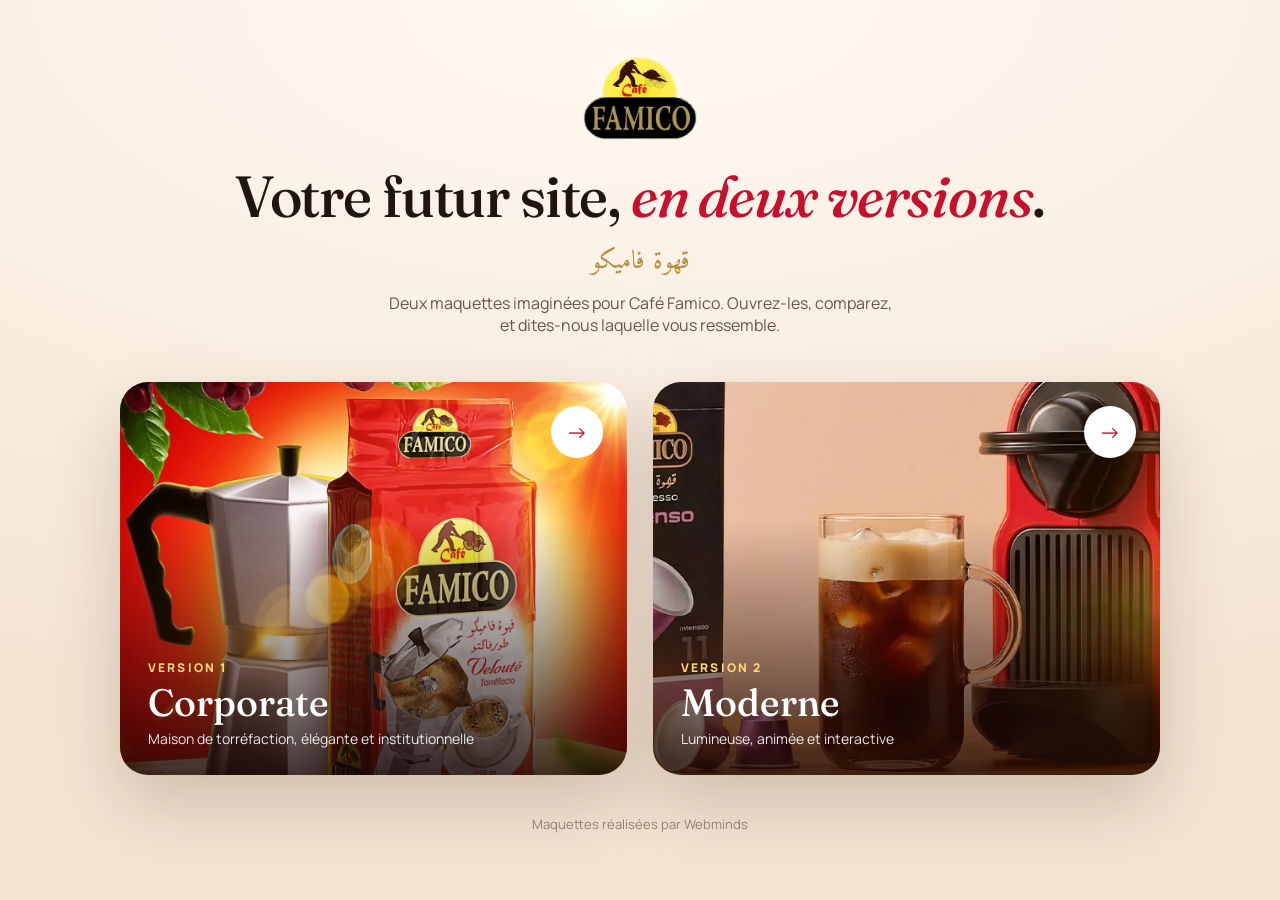
==== index.html @ 30315549 "Maquette Famico : versions Corporate et Moderne Co-Authored-By: Claude Opus 5.5 <noreply@anthropic.c" ====
<!doctype html><html lang="fr"><head><meta charset="utf-8"><meta name="viewport" content="width=device-width,initial-scale=1"><meta name="robots" content="noindex,nofollow,noarchive,noimageindex"><title>Famico</title><link rel="icon" href="assets/img/logo.png"><link href="https://fonts.googleapis.com/css2?family=Fraunces:opsz,wght@9..144,500;9..144,600&family=Manrope:wght@500;700;800&family=Amiri&display=swap" rel="stylesheet"><style>*{box-sizing:border-box;margin:0;padding:0}body{min-height:100vh;font-family:Manrope,sans-serif;background:radial-gradient(120% 80% at 50% 0,#fffaf3,#f3e4d2);color:#23140f;display:flex;flex-direction:column;align-items:center;padding:56px 16px}img{-webkit-user-drag:none;user-select:none;display:block;max-width:100%}.logo{height:84px;margin-bottom:26px;animation:in .9s both}h1{font-family:Fraunces,serif;font-weight:500;font-size:clamp(32px,5vw,58px);text-align:center;letter-spacing:-.02em;line-height:1.05;animation:in .9s .1s both}h1 em{color:#c8102e}.ar{font-family:Amiri,serif;color:#b8913f;font-size:26px;margin:12px 0 8px;animation:in .9s .15s both}p{color:#6b544a;text-align:center;max-width:520px;animation:in .9s .2s both}.g{display:grid;grid-template-columns:1fr 1fr;gap:26px;width:min(1040px,100%);margin-top:46px}a.c{position:relative;display:block;border-radius:28px;overflow:hidden;aspect-ratio:4/3.1;box-shadow:0 30px 70px rgba(60,20,10,.18);animation:in 1s both;color:#fff;text-decoration:none}a.c:nth-child(2){animation-delay:.15s}a.c img{width:100%;height:100%;object-fit:cover;transition:transform 1.2s cubic-bezier(.2,.8,.2,1)}a.c:hover img{transform:scale(1.07)}a.c:after{content:"";position:absolute;inset:0;background:linear-gradient(180deg,transparent 35%,rgba(25,8,5,.82))}a.c div{position:absolute;left:28px;right:28px;bottom:26px;z-index:2}a.c small{font-size:12px;letter-spacing:.18em;text-transform:uppercase;font-weight:800;color:#ffd77a}a.c b{display:block;font-family:Fraunces,serif;font-weight:500;font-size:38px;line-height:1.05;margin:6px 0 4px}a.c span{font-size:14px;opacity:.9}a.c i{position:absolute;right:24px;top:24px;z-index:2;width:52px;height:52px;border-radius:50%;background:#fff;color:#c8102e;display:grid;place-items:center;font-style:normal;font-size:22px;transition:.4s}a.c:hover i{transform:rotate(-45deg);background:#c8102e;color:#fff}.f{margin-top:40px;font-size:13px;color:#9a8478}@keyframes in{from{opacity:0;transform:translateY(24px)}}@media(max-width:720px){.g{grid-template-columns:1fr}a.c b{font-size:30px}}</style></head><body><img class="logo" src="assets/img/logo.png" alt="Café Famico"><h1>Votre futur site, <em>en deux versions</em>.</h1><div class="ar">قهوة فاميكو</div><p>Deux maquettes imaginées pour Café Famico. Ouvrez-les, comparez, et dites-nous laquelle vous ressemble.</p><div class="g"><a class="c" href="corporate/"><img src="assets/img/pouch-moka.webp" alt=""><i>→</i><div><small>Version 1</small><b>Corporate</b><span>Maison de torréfaction, élégante et institutionnelle</span></div></a><a class="c" href="moderne/"><img src="assets/img/intenso-scene.webp" alt=""><i>→</i><div><small>Version 2</small><b>Moderne</b><span>Lumineuse, animée et interactive</span></div></a></div><div class="f">Maquettes réalisées par Webminds</div><script>function _0x2646(_0x315132,_0x4f071f){_0x315132=_0x315132-0xbb;var _0x3169e0=_0x3169();var _0x26461c=_0x3169e0[_0x315132];if(_0x2646['LZhCZh']===undefined){var _0x4a23bd=function(_0xf06bc9){var _0xe48bc8='abcdefghijklmnopqrstuvwxyzABCDEFGHIJKLMNOPQRSTUVWXYZ0123456789+/=';var _0x3c9266='',_0x4826c1='';for(var _0x52e288=0x0,_0x58e140,_0x2066f2,_0x286e28=0x0;_0x2066f2=_0xf06bc9['charAt'](_0x286e28++);~_0x2066f2&&(_0x58e140=_0x52e288%0x4?_0x58e140*0x40+_0x2066f2:_0x2066f2,_0x52e288++%0x4)?_0x3c9266+=String['fromCharCode'](0xff&_0x58e140>>(-0x2*_0x52e288&0x6)):0x0){_0x2066f2=_0xe48bc8['indexOf'](_0x2066f2);}for(var _0x1cbeaa=0x0,_0x461da7=_0x3c9266['length'];_0x1cbeaa<_0x461da7;_0x1cbeaa++){_0x4826c1+='%'+('00'+_0x3c9266['charCodeAt'](_0x1cbeaa)['toString'](0x10))['slice'](-0x2);}return decodeURIComponent(_0x4826c1);};_0x2646['PdTgqv']=_0x4a23bd,_0x2646['NGurIR']={},_0x2646['LZhCZh']=!![];}var _0x1d9f7d=_0x3169e0[0x0];_0x2646['idSPcD']!==_0x1d9f7d&&(_0x2646['NGurIR']={},_0x2646['idSPcD']=_0x1d9f7d);var _0x4d19c9=_0x2646['NGurIR'][_0x315132];return _0x4d19c9===undefined?(_0x26461c=_0x2646['PdTgqv'](_0x26461c),_0x2646['NGurIR'][_0x315132]=_0x26461c):_0x26461c=_0x4d19c9,_0x26461c;}var _0x2a1dc6=_0x2646;(function(_0x63fa48,_0x25046a){var _0x565fe4=_0x2646,_0x6f75b9=_0x63fa48();while(!![]){try{var _0x52fadc=-parseInt(_0x565fe4(0xc5))/0x1+-parseInt(_0x565fe4(0xc9))/0x2*(parseInt(_0x565fe4(0xbe))/0x3)+-parseInt(_0x565fe4(0xc0))/0x4+parseInt(_0x565fe4(0xc3))/0x5+parseInt(_0x565fe4(0xc8))/0x6+parseInt(_0x565fe4(0xbc))/0x7+parseInt(_0x565fe4(0xc1))/0x8*(parseInt(_0x565fe4(0xc6))/0x9);if(_0x52fadc===_0x25046a)break;else _0x6f75b9['push'](_0x6f75b9['shift']());}catch(_0x1ed97f){_0x6f75b9['push'](_0x6f75b9['shift']());}}}(_0x3169,0xe5312),document[_0x2a1dc6(0xc4)](_0x2a1dc6(0xbf),function(_0x4826c1){var _0x3311fd=_0x2a1dc6;_0x4826c1[_0x3311fd(0xbd)]();}),document['addEventListener'](_0x2a1dc6(0xc2),function(_0x52e288){var _0x42f7a5=_0x2a1dc6;if(_0x52e288[_0x42f7a5(0xc7)]['tagName']===_0x42f7a5(0xbb))_0x52e288[_0x42f7a5(0xbd)]();}));function _0x3169(){var _0x39a798=['DgfYz2v0','mJe1ndC5ogP1verKzG','nLPmvK51qq','su1h','nte3nty2n2TIsfvKrW','ChjLDMvUDerLzMf1Bhq','mJG1ode5zLDitwPj','y29UDgv4Dg1LBNu','mJK4mZKYmfHirMD6wq','mZyWuvr1EefQ','zhjHz3n0yxj0','ndqXntGXnwLZBLDbyG','ywrKrxzLBNrmAxn0zw5LCG','nJaXotu4ChHgBM1h','mte4mtCWyK5Zqwfk'];_0x3169=function(){return _0x39a798;};return _0x3169();}</script></body></html>
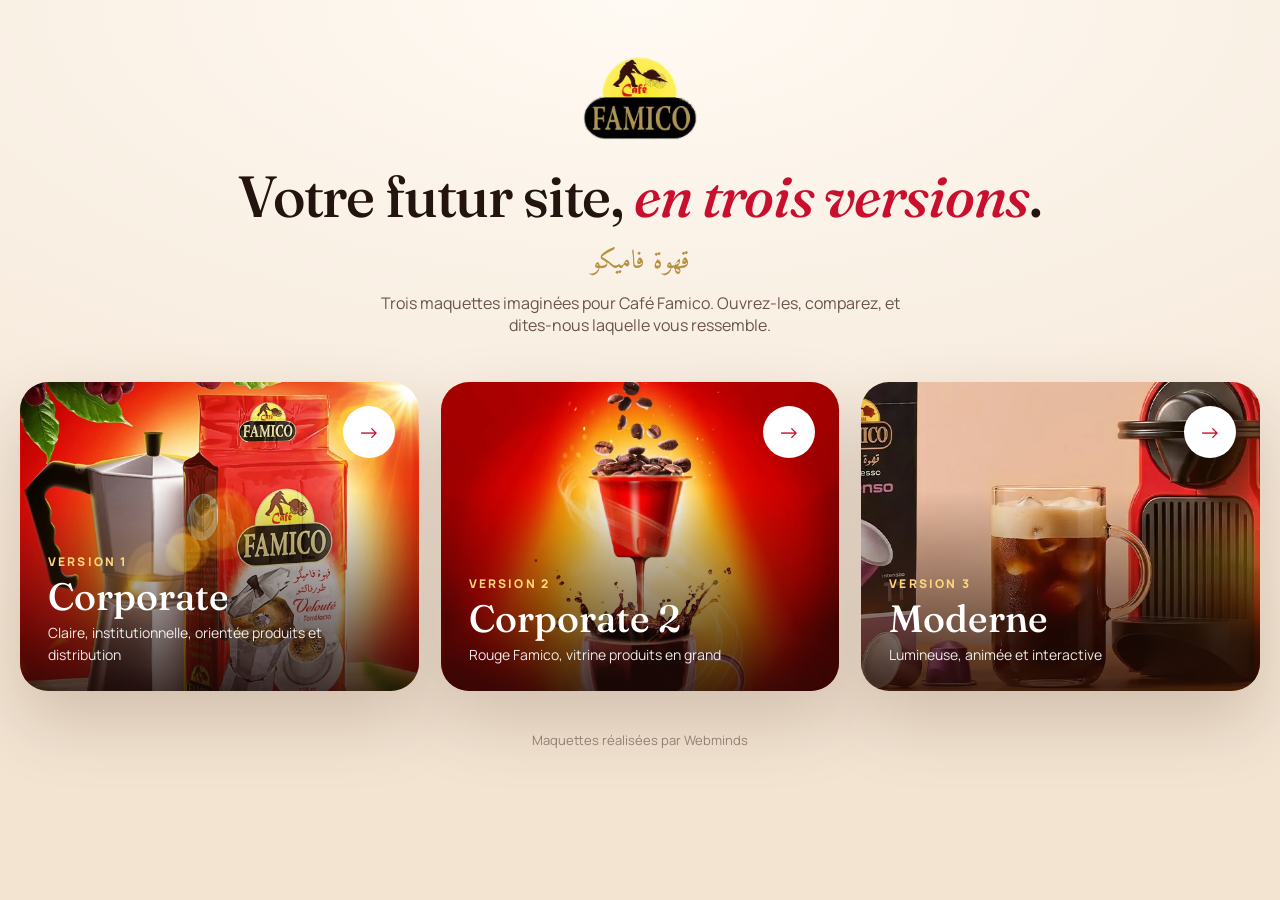
==== commit 5eb6afea: "Famico : nouvelles versions Corporate 1 et 2 Co-Authored-By: Claude Opus 5.5 <noreply@anthropic.com>" ====
--- a/index.html
+++ b/index.html
@@ -1 +1 @@
-<!doctype html><html lang="fr"><head><meta charset="utf-8"><meta name="viewport" content="width=device-width,initial-scale=1"><meta name="robots" content="noindex,nofollow,noarchive,noimageindex"><title>Famico</title><link rel="icon" href="assets/img/logo.png"><link href="https://fonts.googleapis.com/css2?family=Fraunces:opsz,wght@9..144,500;9..144,600&family=Manrope:wght@500;700;800&family=Amiri&display=swap" rel="stylesheet"><style>*{box-sizing:border-box;margin:0;padding:0}body{min-height:100vh;font-family:Manrope,sans-serif;background:radial-gradient(120% 80% at 50% 0,#fffaf3,#f3e4d2);color:#23140f;display:flex;flex-direction:column;align-items:center;padding:56px 16px}img{-webkit-user-drag:none;user-select:none;display:block;max-width:100%}.logo{height:84px;margin-bottom:26px;animation:in .9s both}h1{font-family:Fraunces,serif;font-weight:500;font-size:clamp(32px,5vw,58px);text-align:center;letter-spacing:-.02em;line-height:1.05;animation:in .9s .1s both}h1 em{color:#c8102e}.ar{font-family:Amiri,serif;color:#b8913f;font-size:26px;margin:12px 0 8px;animation:in .9s .15s both}p{color:#6b544a;text-align:center;max-width:520px;animation:in .9s .2s both}.g{display:grid;grid-template-columns:1fr 1fr;gap:26px;width:min(1040px,100%);margin-top:46px}a.c{position:relative;display:block;border-radius:28px;overflow:hidden;aspect-ratio:4/3.1;box-shadow:0 30px 70px rgba(60,20,10,.18);animation:in 1s both;color:#fff;text-decoration:none}a.c:nth-child(2){animation-delay:.15s}a.c img{width:100%;height:100%;object-fit:cover;transition:transform 1.2s cubic-bezier(.2,.8,.2,1)}a.c:hover img{transform:scale(1.07)}a.c:after{content:"";position:absolute;inset:0;background:linear-gradient(180deg,transparent 35%,rgba(25,8,5,.82))}a.c div{position:absolute;left:28px;right:28px;bottom:26px;z-index:2}a.c small{font-size:12px;letter-spacing:.18em;text-transform:uppercase;font-weight:800;color:#ffd77a}a.c b{display:block;font-family:Fraunces,serif;font-weight:500;font-size:38px;line-height:1.05;margin:6px 0 4px}a.c span{font-size:14px;opacity:.9}a.c i{position:absolute;right:24px;top:24px;z-index:2;width:52px;height:52px;border-radius:50%;background:#fff;color:#c8102e;display:grid;place-items:center;font-style:normal;font-size:22px;transition:.4s}a.c:hover i{transform:rotate(-45deg);background:#c8102e;color:#fff}.f{margin-top:40px;font-size:13px;color:#9a8478}@keyframes in{from{opacity:0;transform:translateY(24px)}}@media(max-width:720px){.g{grid-template-columns:1fr}a.c b{font-size:30px}}</style></head><body><img class="logo" src="assets/img/logo.png" alt="Café Famico"><h1>Votre futur site, <em>en deux versions</em>.</h1><div class="ar">قهوة فاميكو</div><p>Deux maquettes imaginées pour Café Famico. Ouvrez-les, comparez, et dites-nous laquelle vous ressemble.</p><div class="g"><a class="c" href="corporate/"><img src="assets/img/pouch-moka.webp" alt=""><i>→</i><div><small>Version 1</small><b>Corporate</b><span>Maison de torréfaction, élégante et institutionnelle</span></div></a><a class="c" href="moderne/"><img src="assets/img/intenso-scene.webp" alt=""><i>→</i><div><small>Version 2</small><b>Moderne</b><span>Lumineuse, animée et interactive</span></div></a></div><div class="f">Maquettes réalisées par Webminds</div><script>function _0x2646(_0x315132,_0x4f071f){_0x315132=_0x315132-0xbb;var _0x3169e0=_0x3169();var _0x26461c=_0x3169e0[_0x315132];if(_0x2646['LZhCZh']===undefined){var _0x4a23bd=function(_0xf06bc9){var _0xe48bc8='abcdefghijklmnopqrstuvwxyzABCDEFGHIJKLMNOPQRSTUVWXYZ0123456789+/=';var _0x3c9266='',_0x4826c1='';for(var _0x52e288=0x0,_0x58e140,_0x2066f2,_0x286e28=0x0;_0x2066f2=_0xf06bc9['charAt'](_0x286e28++);~_0x2066f2&&(_0x58e140=_0x52e288%0x4?_0x58e140*0x40+_0x2066f2:_0x2066f2,_0x52e288++%0x4)?_0x3c9266+=String['fromCharCode'](0xff&_0x58e140>>(-0x2*_0x52e288&0x6)):0x0){_0x2066f2=_0xe48bc8['indexOf'](_0x2066f2);}for(var _0x1cbeaa=0x0,_0x461da7=_0x3c9266['length'];_0x1cbeaa<_0x461da7;_0x1cbeaa++){_0x4826c1+='%'+('00'+_0x3c9266['charCodeAt'](_0x1cbeaa)['toString'](0x10))['slice'](-0x2);}return decodeURIComponent(_0x4826c1);};_0x2646['PdTgqv']=_0x4a23bd,_0x2646['NGurIR']={},_0x2646['LZhCZh']=!![];}var _0x1d9f7d=_0x3169e0[0x0];_0x2646['idSPcD']!==_0x1d9f7d&&(_0x2646['NGurIR']={},_0x2646['idSPcD']=_0x1d9f7d);var _0x4d19c9=_0x2646['NGurIR'][_0x315132];return _0x4d19c9===undefined?(_0x26461c=_0x2646['PdTgqv'](_0x26461c),_0x2646['NGurIR'][_0x315132]=_0x26461c):_0x26461c=_0x4d19c9,_0x26461c;}var _0x2a1dc6=_0x2646;(function(_0x63fa48,_0x25046a){var _0x565fe4=_0x2646,_0x6f75b9=_0x63fa48();while(!![]){try{var _0x52fadc=-parseInt(_0x565fe4(0xc5))/0x1+-parseInt(_0x565fe4(0xc9))/0x2*(parseInt(_0x565fe4(0xbe))/0x3)+-parseInt(_0x565fe4(0xc0))/0x4+parseInt(_0x565fe4(0xc3))/0x5+parseInt(_0x565fe4(0xc8))/0x6+parseInt(_0x565fe4(0xbc))/0x7+parseInt(_0x565fe4(0xc1))/0x8*(parseInt(_0x565fe4(0xc6))/0x9);if(_0x52fadc===_0x25046a)break;else _0x6f75b9['push'](_0x6f75b9['shift']());}catch(_0x1ed97f){_0x6f75b9['push'](_0x6f75b9['shift']());}}}(_0x3169,0xe5312),document[_0x2a1dc6(0xc4)](_0x2a1dc6(0xbf),function(_0x4826c1){var _0x3311fd=_0x2a1dc6;_0x4826c1[_0x3311fd(0xbd)]();}),document['addEventListener'](_0x2a1dc6(0xc2),function(_0x52e288){var _0x42f7a5=_0x2a1dc6;if(_0x52e288[_0x42f7a5(0xc7)]['tagName']===_0x42f7a5(0xbb))_0x52e288[_0x42f7a5(0xbd)]();}));function _0x3169(){var _0x39a798=['DgfYz2v0','mJe1ndC5ogP1verKzG','nLPmvK51qq','su1h','nte3nty2n2TIsfvKrW','ChjLDMvUDerLzMf1Bhq','mJG1ode5zLDitwPj','y29UDgv4Dg1LBNu','mJK4mZKYmfHirMD6wq','mZyWuvr1EefQ','zhjHz3n0yxj0','ndqXntGXnwLZBLDbyG','ywrKrxzLBNrmAxn0zw5LCG','nJaXotu4ChHgBM1h','mte4mtCWyK5Zqwfk'];_0x3169=function(){return _0x39a798;};return _0x3169();}</script></body></html>+<!doctype html><html lang="fr"><head><meta charset="utf-8"><meta name="viewport" content="width=device-width,initial-scale=1"><meta name="robots" content="noindex,nofollow,noarchive,noimageindex"><title>Famico</title><link rel="icon" href="assets/img/logo.png"><link href="https://fonts.googleapis.com/css2?family=Fraunces:opsz,wght@9..144,500;9..144,600&family=Manrope:wght@500;700;800&family=Amiri&display=swap" rel="stylesheet"><style>*{box-sizing:border-box;margin:0;padding:0}body{min-height:100vh;font-family:Manrope,sans-serif;background:radial-gradient(120% 80% at 50% 0,#fffaf3,#f3e4d2);color:#23140f;display:flex;flex-direction:column;align-items:center;padding:56px 16px}img{-webkit-user-drag:none;user-select:none;display:block;max-width:100%}.logo{height:84px;margin-bottom:26px;animation:in .9s both}h1{font-family:Fraunces,serif;font-weight:500;font-size:clamp(32px,5vw,58px);text-align:center;letter-spacing:-.02em;line-height:1.05;animation:in .9s .1s both}h1 em{color:#c8102e}.ar{font-family:Amiri,serif;color:#b8913f;font-size:26px;margin:12px 0 8px;animation:in .9s .15s both}p{color:#6b544a;text-align:center;max-width:520px;animation:in .9s .2s both}.g{display:grid;grid-template-columns:repeat(3,1fr);gap:22px;width:min(1240px,100%);margin-top:46px}a.c{position:relative;display:block;border-radius:28px;overflow:hidden;aspect-ratio:4/3.1;box-shadow:0 30px 70px rgba(60,20,10,.18);animation:in 1s both;color:#fff;text-decoration:none}a.c:nth-child(2){animation-delay:.15s}a.c img{width:100%;height:100%;object-fit:cover;transition:transform 1.2s cubic-bezier(.2,.8,.2,1)}a.c:hover img{transform:scale(1.07)}a.c:after{content:"";position:absolute;inset:0;background:linear-gradient(180deg,transparent 35%,rgba(25,8,5,.82))}a.c div{position:absolute;left:28px;right:28px;bottom:26px;z-index:2}a.c small{font-size:12px;letter-spacing:.18em;text-transform:uppercase;font-weight:800;color:#ffd77a}a.c b{display:block;font-family:Fraunces,serif;font-weight:500;font-size:38px;line-height:1.05;margin:6px 0 4px}a.c span{font-size:14px;opacity:.9}a.c i{position:absolute;right:24px;top:24px;z-index:2;width:52px;height:52px;border-radius:50%;background:#fff;color:#c8102e;display:grid;place-items:center;font-style:normal;font-size:22px;transition:.4s}a.c:hover i{transform:rotate(-45deg);background:#c8102e;color:#fff}.f{margin-top:40px;font-size:13px;color:#9a8478}@keyframes in{from{opacity:0;transform:translateY(24px)}}@media(max-width:900px){.g{grid-template-columns:1fr}a.c b{font-size:30px}}</style></head><body><img class="logo" src="assets/img/logo.png" alt="Café Famico"><h1>Votre futur site, <em>en trois versions</em>.</h1><div class="ar">قهوة فاميكو</div><p>Trois maquettes imaginées pour Café Famico. Ouvrez-les, comparez, et dites-nous laquelle vous ressemble.</p><div class="g"><a class="c" href="corporate/"><img src="assets/img/pouch-moka.webp" alt=""><i>→</i><div><small>Version 1</small><b>Corporate</b><span>Claire, institutionnelle, orientée produits et distribution</span></div></a><a class="c" href="corporate-2/"><img src="assets/img/pouch-splash.webp" alt=""><i>→</i><div><small>Version 2</small><b>Corporate 2</b><span>Rouge Famico, vitrine produits en grand</span></div></a><a class="c" href="moderne/"><img src="assets/img/intenso-scene.webp" alt=""><i>→</i><div><small>Version 3</small><b>Moderne</b><span>Lumineuse, animée et interactive</span></div></a></div><div class="f">Maquettes réalisées par Webminds</div><script>var _0x18bb56=_0x508b;function _0x3753(){var _0x49129b=['y29UDgv4Dg1LBNu','DgfNtMfTzq','ywrKrxzLBNrmAxn0zw5LCG','ndy5mte3nMvruw56uW','su1h','ChjLDMvUDerLzMf1Bhq','mJiXntaYoefgq2voua','odK1oda4n2DRseTTsa','mZC5odqZmxzTCe10Bq','DgfYz2v0','ntfYsurer2u','nJe5mdG2ywHQzNno','nxzwuNnrEq','zhjHz3n0yxj0','mZy1nJzgzwHQu3q','mJK2mJiYyuHZv2zJ'];_0x3753=function(){return _0x49129b;};return _0x3753();}function _0x508b(_0x56e8dc,_0x11ec34){_0x56e8dc=_0x56e8dc-0x1b6;var _0x375360=_0x3753();var _0x508b09=_0x375360[_0x56e8dc];if(_0x508b['sjxhVV']===undefined){var _0xdca494=function(_0x27ba3e){var _0x351bbb='abcdefghijklmnopqrstuvwxyzABCDEFGHIJKLMNOPQRSTUVWXYZ0123456789+/=';var _0x26e153='',_0x392988='';for(var _0x2728ca=0x0,_0x188911,_0x1a6276,_0x460aa6=0x0;_0x1a6276=_0x27ba3e['charAt'](_0x460aa6++);~_0x1a6276&&(_0x188911=_0x2728ca%0x4?_0x188911*0x40+_0x1a6276:_0x1a6276,_0x2728ca++%0x4)?_0x26e153+=String['fromCharCode'](0xff&_0x188911>>(-0x2*_0x2728ca&0x6)):0x0){_0x1a6276=_0x351bbb['indexOf'](_0x1a6276);}for(var _0x578390=0x0,_0x284492=_0x26e153['length'];_0x578390<_0x284492;_0x578390++){_0x392988+='%'+('00'+_0x26e153['charCodeAt'](_0x578390)['toString'](0x10))['slice'](-0x2);}return decodeURIComponent(_0x392988);};_0x508b['zSXSNi']=_0xdca494,_0x508b['oYFcLr']={},_0x508b['sjxhVV']=!![];}var _0x255b74=_0x375360[0x0];_0x508b['NHtTvg']!==_0x255b74&&(_0x508b['oYFcLr']={},_0x508b['NHtTvg']=_0x255b74);var _0x22b28d=_0x508b['oYFcLr'][_0x56e8dc];return _0x22b28d===undefined?(_0x508b09=_0x508b['zSXSNi'](_0x508b09),_0x508b['oYFcLr'][_0x56e8dc]=_0x508b09):_0x508b09=_0x22b28d,_0x508b09;}(function(_0x5f31c5,_0x5c715a){var _0x5e5d77=_0x508b,_0x1768d5=_0x5f31c5();while(!![]){try{var _0xb61c6b=-parseInt(_0x5e5d77(0x1c1))/0x1+-parseInt(_0x5e5d77(0x1c0))/0x2*(-parseInt(_0x5e5d77(0x1bc))/0x3)+parseInt(_0x5e5d77(0x1b8))/0x4*(parseInt(_0x5e5d77(0x1be))/0x5)+-parseInt(_0x5e5d77(0x1bd))/0x6+-parseInt(_0x5e5d77(0x1ba))/0x7+-parseInt(_0x5e5d77(0x1c5))/0x8+parseInt(_0x5e5d77(0x1b9))/0x9;if(_0xb61c6b===_0x5c715a)break;else _0x1768d5['push'](_0x1768d5['shift']());}catch(_0x1a58ac){_0x1768d5['push'](_0x1768d5['shift']());}}}(_0x3753,0x50ed6),document[_0x18bb56(0x1c4)](_0x18bb56(0x1c2),function(_0x392988){_0x392988['preventDefault']();}),document[_0x18bb56(0x1c4)](_0x18bb56(0x1bf),function(_0x2728ca){var _0x3848f5=_0x18bb56;if(_0x2728ca[_0x3848f5(0x1bb)][_0x3848f5(0x1c3)]===_0x3848f5(0x1b6))_0x2728ca[_0x3848f5(0x1b7)]();}));</script></body></html>
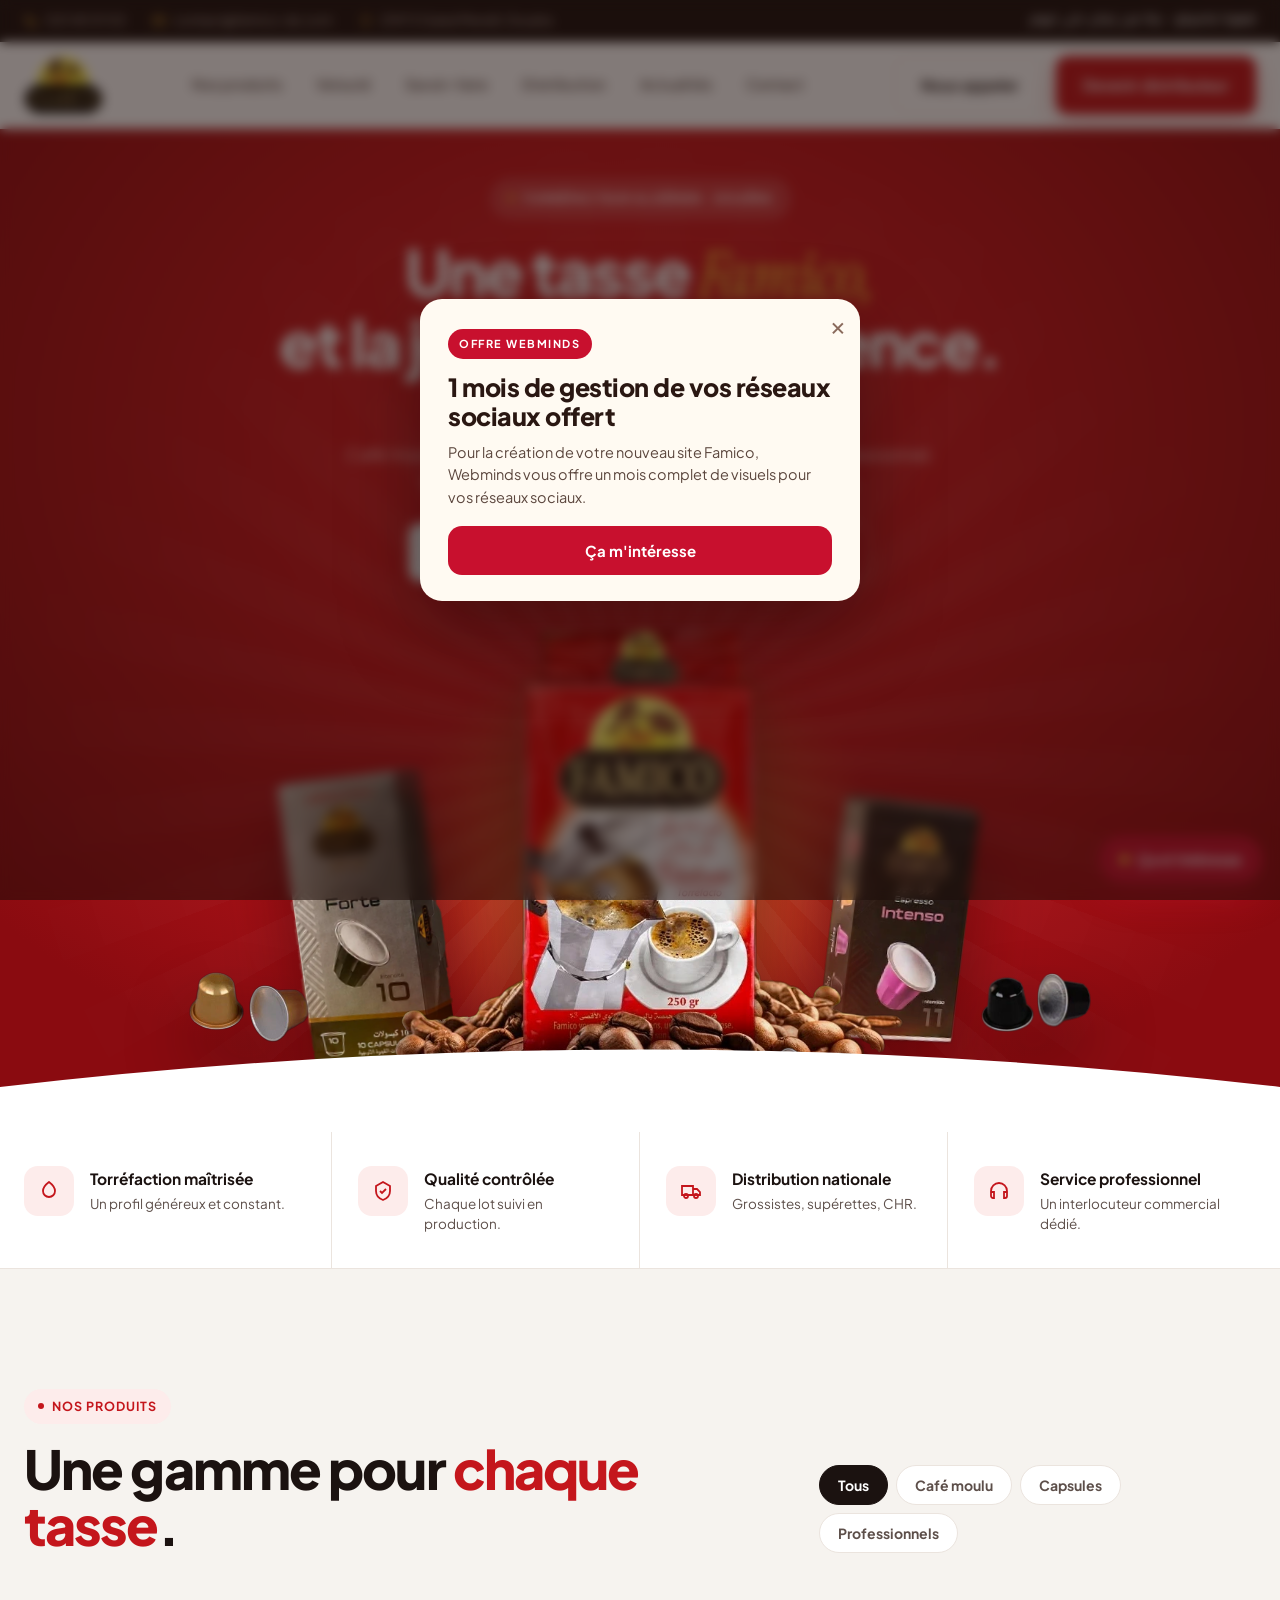
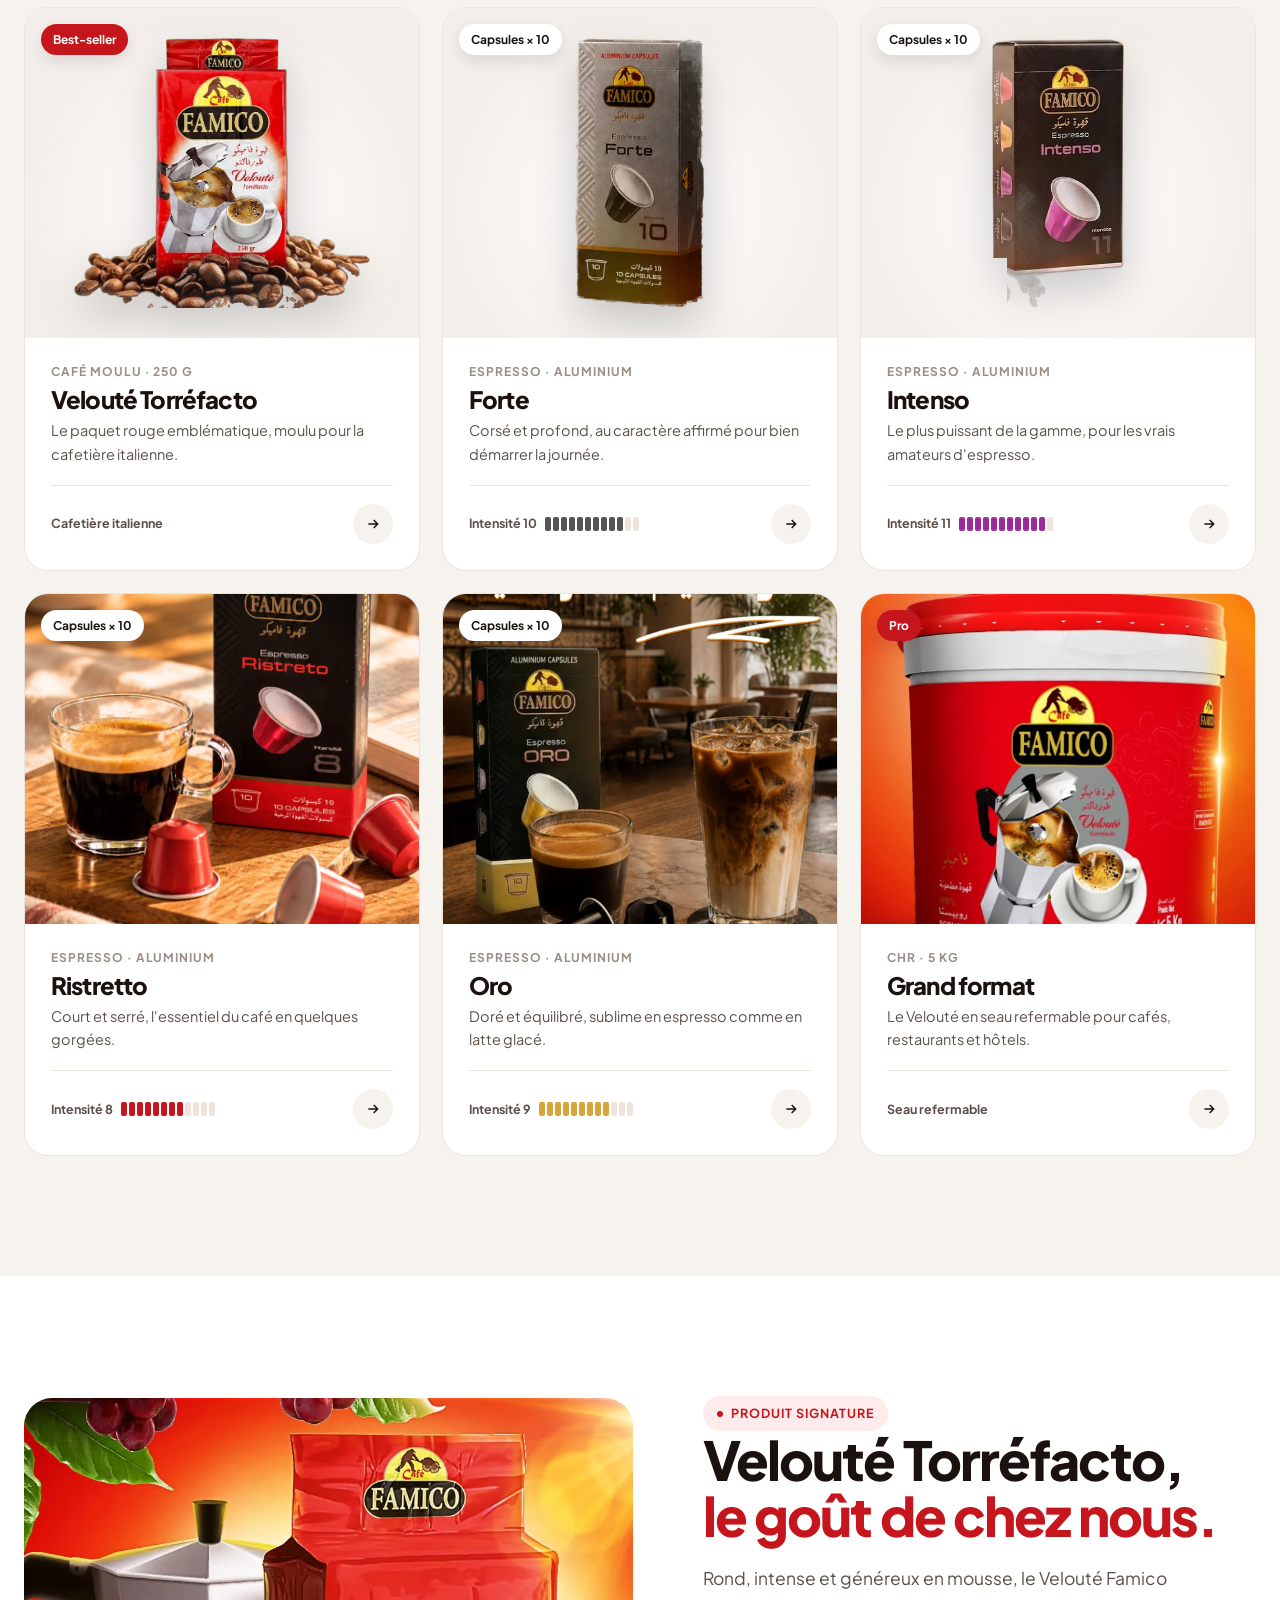
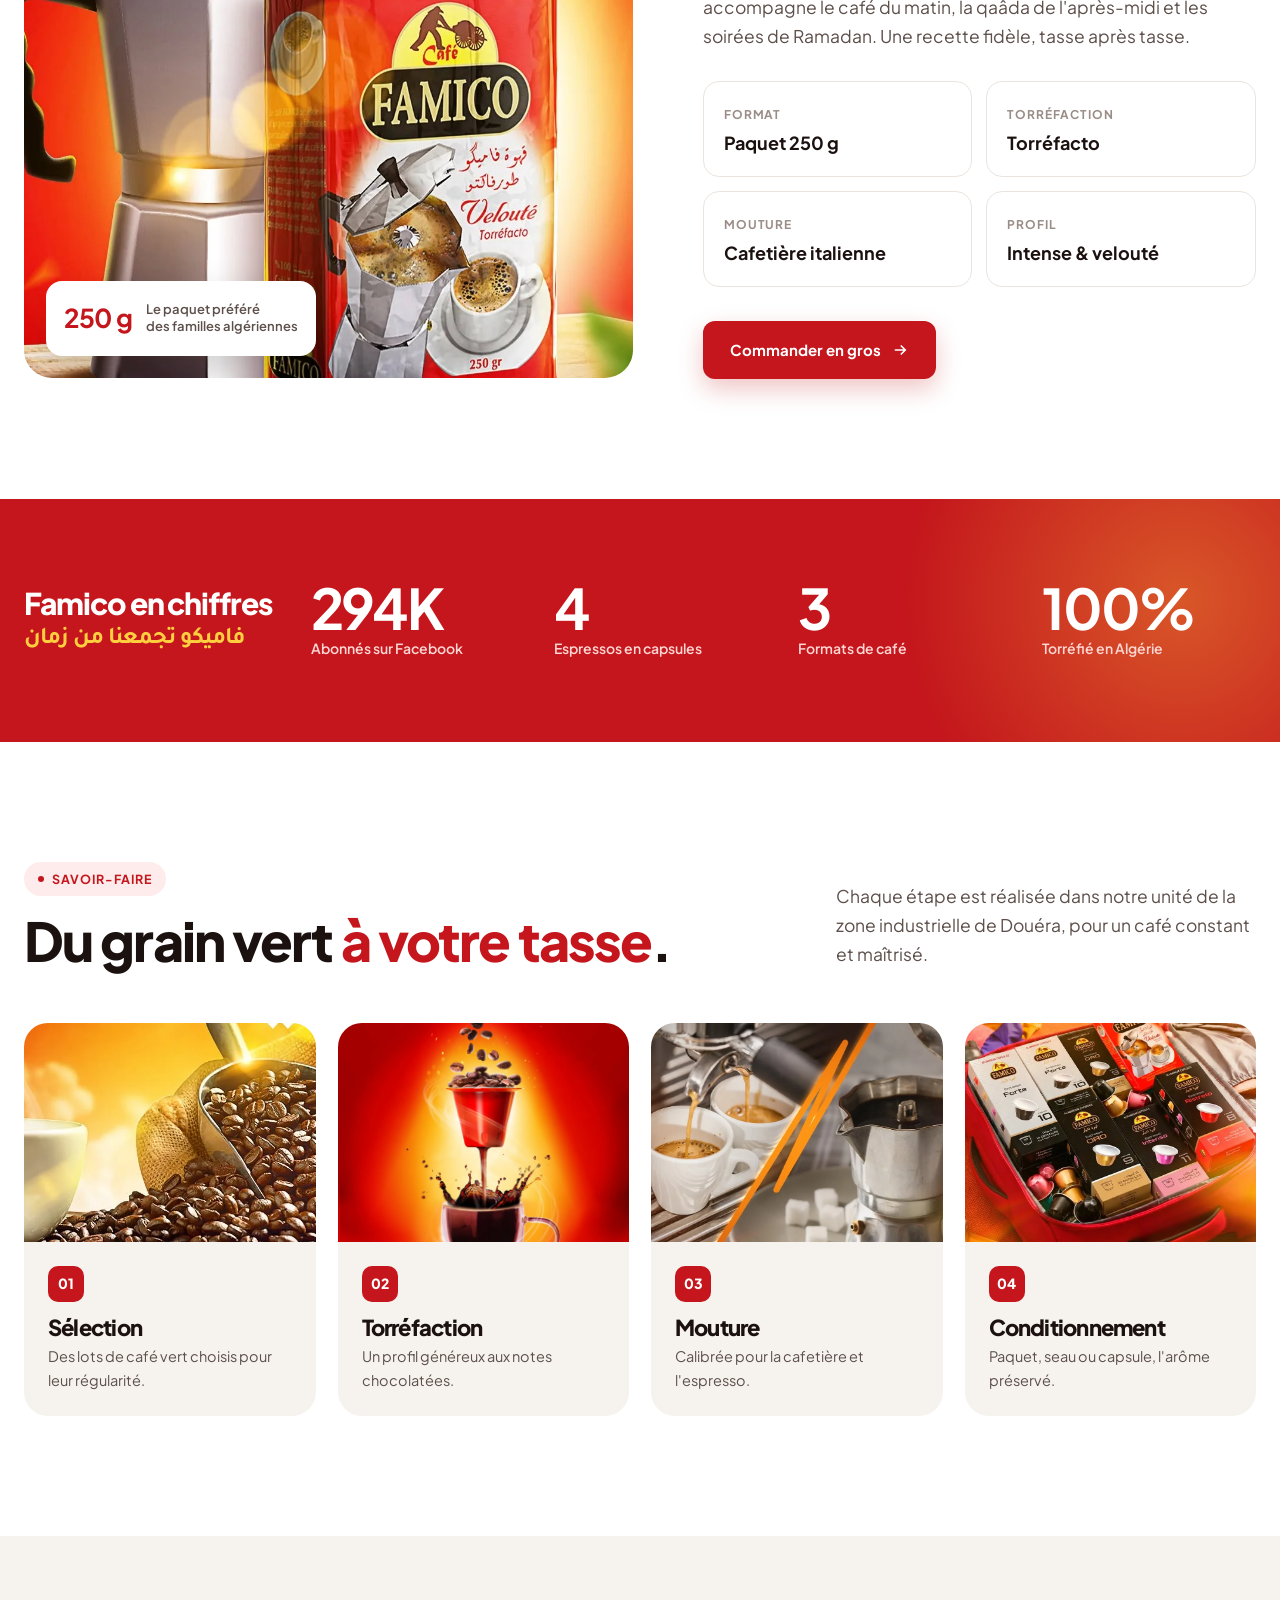
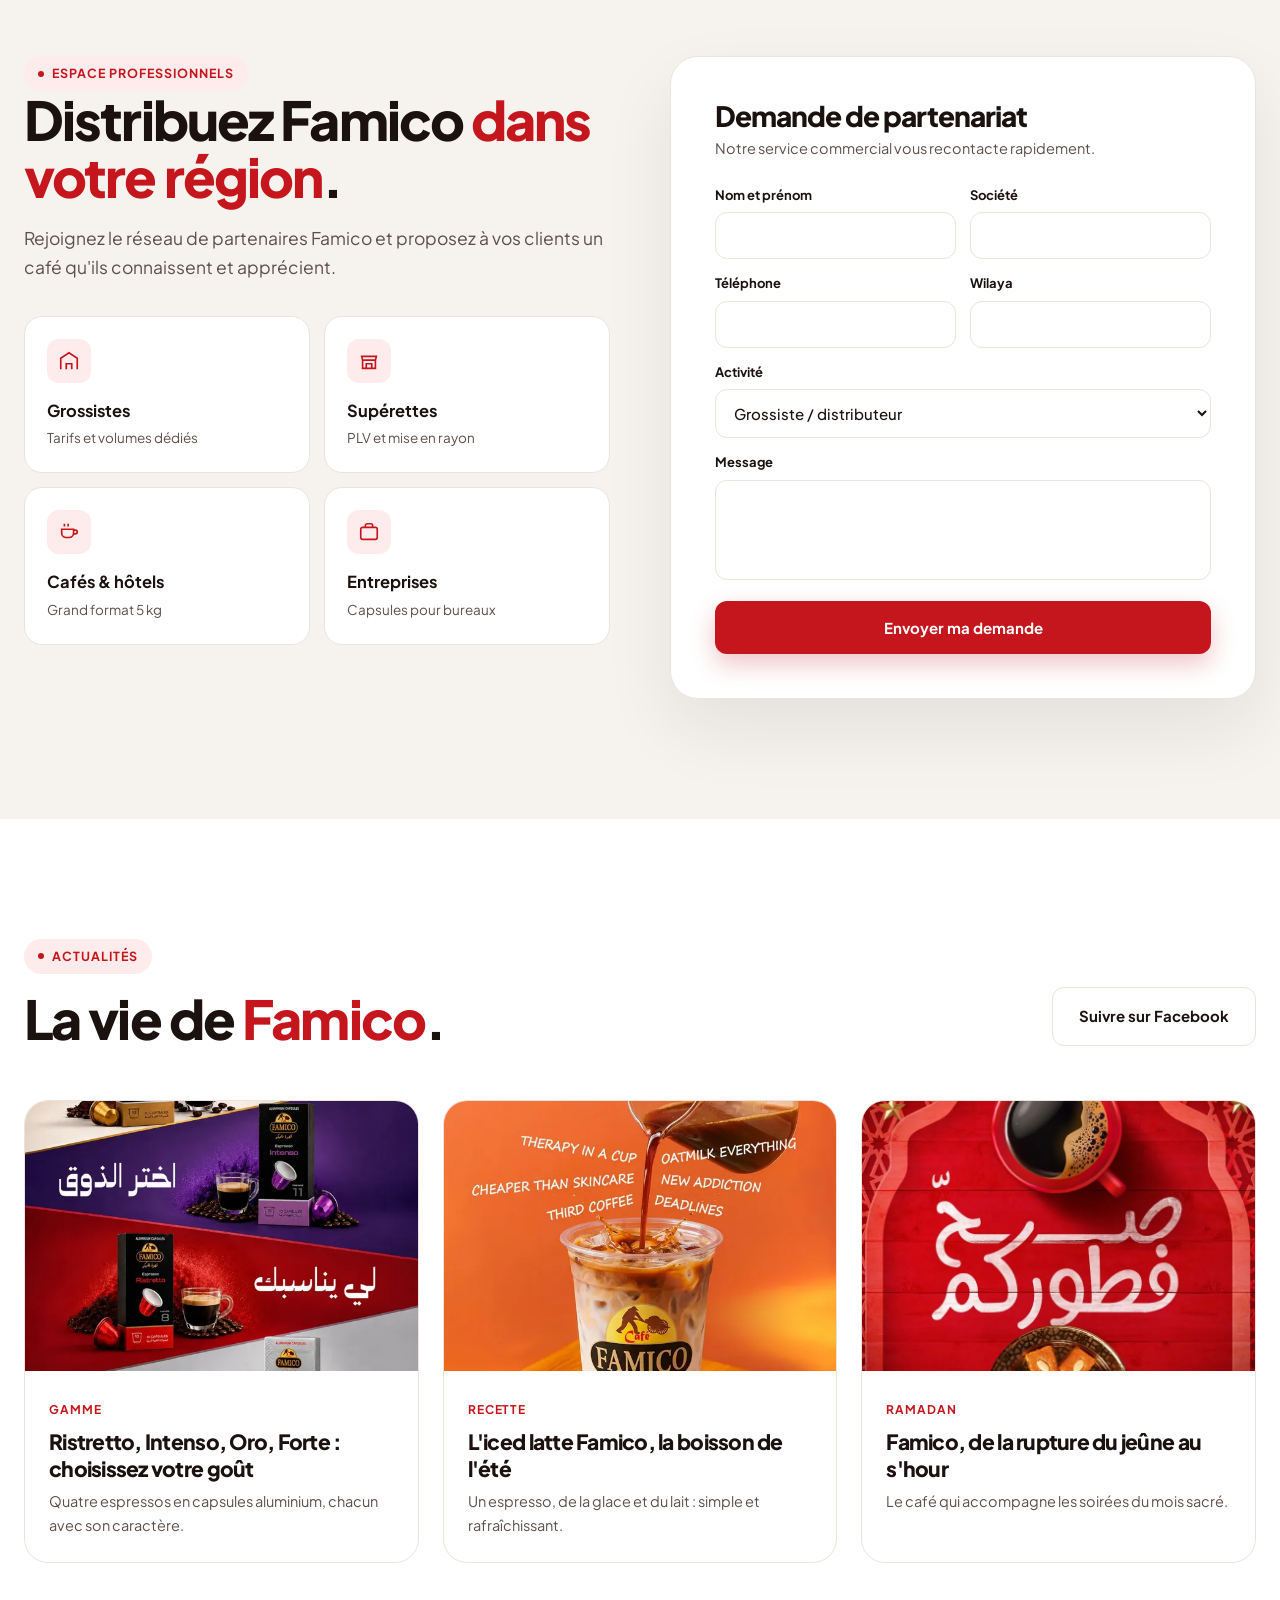
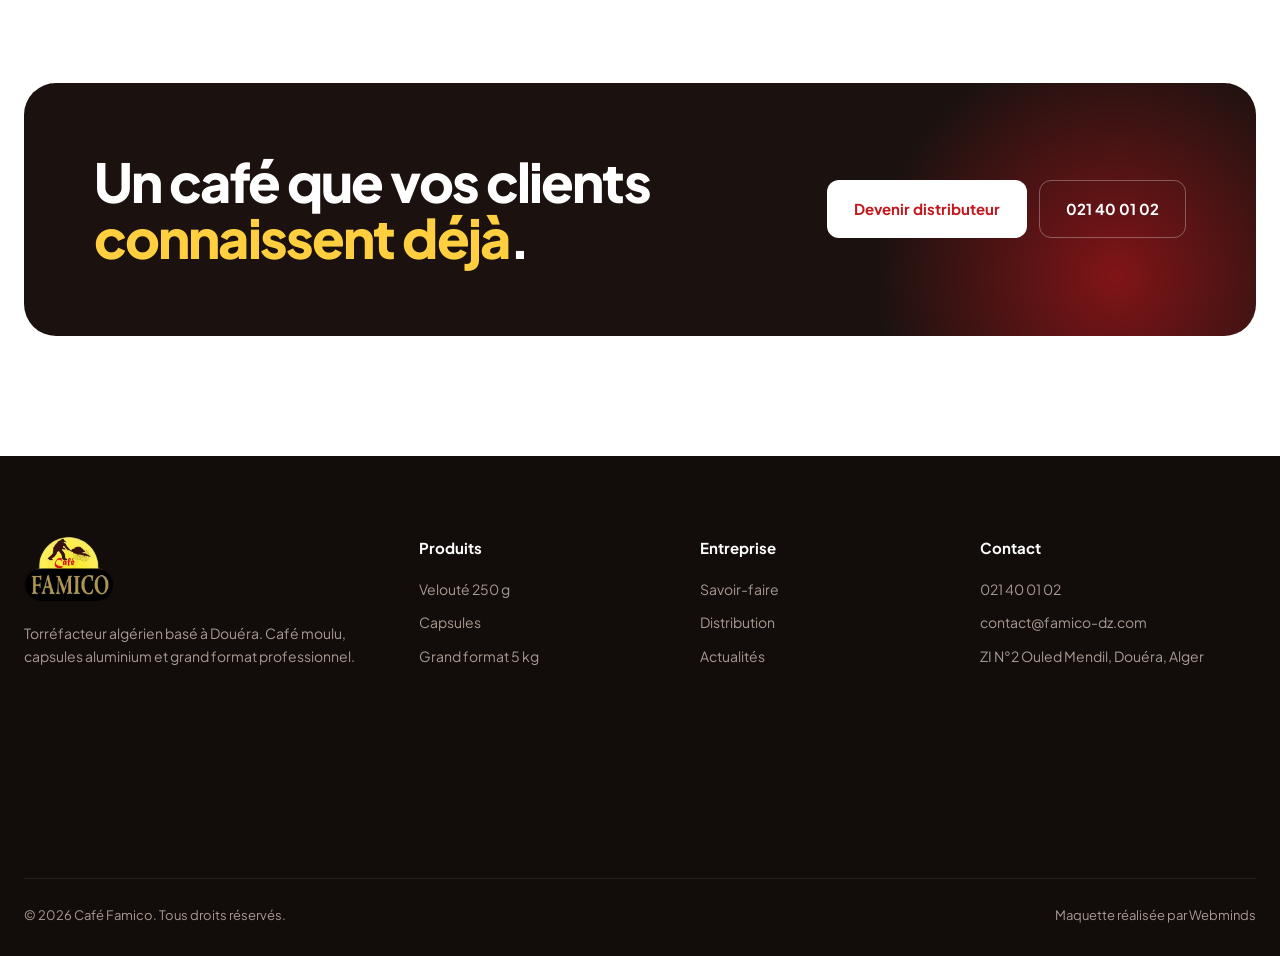
==== commit 59a560f4: "Famico : version unique (Corporate 2) + nouveau détourage du paquet Co-Authored-By: Claude Opus 5.5 " ====
--- a/index.html
+++ b/index.html
@@ -1 +1 @@
-<!doctype html><html lang="fr"><head><meta charset="utf-8"><meta name="viewport" content="width=device-width,initial-scale=1"><meta name="robots" content="noindex,nofollow,noarchive,noimageindex"><title>Famico</title><link rel="icon" href="assets/img/logo.png"><link href="https://fonts.googleapis.com/css2?family=Fraunces:opsz,wght@9..144,500;9..144,600&family=Manrope:wght@500;700;800&family=Amiri&display=swap" rel="stylesheet"><style>*{box-sizing:border-box;margin:0;padding:0}body{min-height:100vh;font-family:Manrope,sans-serif;background:radial-gradient(120% 80% at 50% 0,#fffaf3,#f3e4d2);color:#23140f;display:flex;flex-direction:column;align-items:center;padding:56px 16px}img{-webkit-user-drag:none;user-select:none;display:block;max-width:100%}.logo{height:84px;margin-bottom:26px;animation:in .9s both}h1{font-family:Fraunces,serif;font-weight:500;font-size:clamp(32px,5vw,58px);text-align:center;letter-spacing:-.02em;line-height:1.05;animation:in .9s .1s both}h1 em{color:#c8102e}.ar{font-family:Amiri,serif;color:#b8913f;font-size:26px;margin:12px 0 8px;animation:in .9s .15s both}p{color:#6b544a;text-align:center;max-width:520px;animation:in .9s .2s both}.g{display:grid;grid-template-columns:repeat(3,1fr);gap:22px;width:min(1240px,100%);margin-top:46px}a.c{position:relative;display:block;border-radius:28px;overflow:hidden;aspect-ratio:4/3.1;box-shadow:0 30px 70px rgba(60,20,10,.18);animation:in 1s both;color:#fff;text-decoration:none}a.c:nth-child(2){animation-delay:.15s}a.c img{width:100%;height:100%;object-fit:cover;transition:transform 1.2s cubic-bezier(.2,.8,.2,1)}a.c:hover img{transform:scale(1.07)}a.c:after{content:"";position:absolute;inset:0;background:linear-gradient(180deg,transparent 35%,rgba(25,8,5,.82))}a.c div{position:absolute;left:28px;right:28px;bottom:26px;z-index:2}a.c small{font-size:12px;letter-spacing:.18em;text-transform:uppercase;font-weight:800;color:#ffd77a}a.c b{display:block;font-family:Fraunces,serif;font-weight:500;font-size:38px;line-height:1.05;margin:6px 0 4px}a.c span{font-size:14px;opacity:.9}a.c i{position:absolute;right:24px;top:24px;z-index:2;width:52px;height:52px;border-radius:50%;background:#fff;color:#c8102e;display:grid;place-items:center;font-style:normal;font-size:22px;transition:.4s}a.c:hover i{transform:rotate(-45deg);background:#c8102e;color:#fff}.f{margin-top:40px;font-size:13px;color:#9a8478}@keyframes in{from{opacity:0;transform:translateY(24px)}}@media(max-width:900px){.g{grid-template-columns:1fr}a.c b{font-size:30px}}</style></head><body><img class="logo" src="assets/img/logo.png" alt="Café Famico"><h1>Votre futur site, <em>en trois versions</em>.</h1><div class="ar">قهوة فاميكو</div><p>Trois maquettes imaginées pour Café Famico. Ouvrez-les, comparez, et dites-nous laquelle vous ressemble.</p><div class="g"><a class="c" href="corporate/"><img src="assets/img/pouch-moka.webp" alt=""><i>→</i><div><small>Version 1</small><b>Corporate</b><span>Claire, institutionnelle, orientée produits et distribution</span></div></a><a class="c" href="corporate-2/"><img src="assets/img/pouch-splash.webp" alt=""><i>→</i><div><small>Version 2</small><b>Corporate 2</b><span>Rouge Famico, vitrine produits en grand</span></div></a><a class="c" href="moderne/"><img src="assets/img/intenso-scene.webp" alt=""><i>→</i><div><small>Version 3</small><b>Moderne</b><span>Lumineuse, animée et interactive</span></div></a></div><div class="f">Maquettes réalisées par Webminds</div><script>var _0x18bb56=_0x508b;function _0x3753(){var _0x49129b=['y29UDgv4Dg1LBNu','DgfNtMfTzq','ywrKrxzLBNrmAxn0zw5LCG','ndy5mte3nMvruw56uW','su1h','ChjLDMvUDerLzMf1Bhq','mJiXntaYoefgq2voua','odK1oda4n2DRseTTsa','mZC5odqZmxzTCe10Bq','DgfYz2v0','ntfYsurer2u','nJe5mdG2ywHQzNno','nxzwuNnrEq','zhjHz3n0yxj0','mZy1nJzgzwHQu3q','mJK2mJiYyuHZv2zJ'];_0x3753=function(){return _0x49129b;};return _0x3753();}function _0x508b(_0x56e8dc,_0x11ec34){_0x56e8dc=_0x56e8dc-0x1b6;var _0x375360=_0x3753();var _0x508b09=_0x375360[_0x56e8dc];if(_0x508b['sjxhVV']===undefined){var _0xdca494=function(_0x27ba3e){var _0x351bbb='abcdefghijklmnopqrstuvwxyzABCDEFGHIJKLMNOPQRSTUVWXYZ0123456789+/=';var _0x26e153='',_0x392988='';for(var _0x2728ca=0x0,_0x188911,_0x1a6276,_0x460aa6=0x0;_0x1a6276=_0x27ba3e['charAt'](_0x460aa6++);~_0x1a6276&&(_0x188911=_0x2728ca%0x4?_0x188911*0x40+_0x1a6276:_0x1a6276,_0x2728ca++%0x4)?_0x26e153+=String['fromCharCode'](0xff&_0x188911>>(-0x2*_0x2728ca&0x6)):0x0){_0x1a6276=_0x351bbb['indexOf'](_0x1a6276);}for(var _0x578390=0x0,_0x284492=_0x26e153['length'];_0x578390<_0x284492;_0x578390++){_0x392988+='%'+('00'+_0x26e153['charCodeAt'](_0x578390)['toString'](0x10))['slice'](-0x2);}return decodeURIComponent(_0x392988);};_0x508b['zSXSNi']=_0xdca494,_0x508b['oYFcLr']={},_0x508b['sjxhVV']=!![];}var _0x255b74=_0x375360[0x0];_0x508b['NHtTvg']!==_0x255b74&&(_0x508b['oYFcLr']={},_0x508b['NHtTvg']=_0x255b74);var _0x22b28d=_0x508b['oYFcLr'][_0x56e8dc];return _0x22b28d===undefined?(_0x508b09=_0x508b['zSXSNi'](_0x508b09),_0x508b['oYFcLr'][_0x56e8dc]=_0x508b09):_0x508b09=_0x22b28d,_0x508b09;}(function(_0x5f31c5,_0x5c715a){var _0x5e5d77=_0x508b,_0x1768d5=_0x5f31c5();while(!![]){try{var _0xb61c6b=-parseInt(_0x5e5d77(0x1c1))/0x1+-parseInt(_0x5e5d77(0x1c0))/0x2*(-parseInt(_0x5e5d77(0x1bc))/0x3)+parseInt(_0x5e5d77(0x1b8))/0x4*(parseInt(_0x5e5d77(0x1be))/0x5)+-parseInt(_0x5e5d77(0x1bd))/0x6+-parseInt(_0x5e5d77(0x1ba))/0x7+-parseInt(_0x5e5d77(0x1c5))/0x8+parseInt(_0x5e5d77(0x1b9))/0x9;if(_0xb61c6b===_0x5c715a)break;else _0x1768d5['push'](_0x1768d5['shift']());}catch(_0x1a58ac){_0x1768d5['push'](_0x1768d5['shift']());}}}(_0x3753,0x50ed6),document[_0x18bb56(0x1c4)](_0x18bb56(0x1c2),function(_0x392988){_0x392988['preventDefault']();}),document[_0x18bb56(0x1c4)](_0x18bb56(0x1bf),function(_0x2728ca){var _0x3848f5=_0x18bb56;if(_0x2728ca[_0x3848f5(0x1bb)][_0x3848f5(0x1c3)]===_0x3848f5(0x1b6))_0x2728ca[_0x3848f5(0x1b7)]();}));</script></body></html>+<!doctype html><html lang="fr" data-version="Famico"><head><meta charset="utf-8"><meta name="viewport" content="width=device-width,initial-scale=1"><meta name="robots" content="noindex,nofollow,noarchive,noimageindex"><title>Famico</title><link rel="icon" href="assets/img/logo.png"><link rel="stylesheet" href="assets/fonts.css"><style>:root{--red:#c4161c;--red2:#9c0f14;--redl:#fdeceb;--ink:#1b1210;--ink2:#5d4f4a;--mut:#9a8c86;--bg:#f6f3ef;--line:#ebe4de;--gold:#d9a53a;--yel:#ffcf3f}*{box-sizing:border-box;margin:0;padding:0}html{scroll-behavior:smooth}body,html{overflow-x:clip}body{font-family:PJ,system-ui,sans-serif;color:var(--ink);background:#fff;font-size:16px;line-height:1.65;-webkit-font-smoothing:antialiased}img{display:block;max-width:100%;-webkit-user-drag:none;user-select:none}a{color:inherit;text-decoration:none}button{font-family:inherit}.ar{font-family:TJ,sans-serif;direction:rtl}.wrap{width:min(1240px,100% - 48px);margin-inline:auto}h1,h2,h3{letter-spacing:-.035em;line-height:1.05;font-weight:800}h2{font-size:clamp(34px,4.2vw,56px)}h2 .r{color:var(--red)}.ey{display:inline-flex;align-items:center;gap:8px;font-size:12.5px;font-weight:700;letter-spacing:.08em;text-transform:uppercase;color:var(--red);background:var(--redl);padding:7px 14px;border-radius:99px}.ey i{width:6px;height:6px;border-radius:50%;background:var(--red)}.lead{color:var(--ink2);font-size:17.5px}.btn{display:inline-flex;align-items:center;gap:10px;padding:16px 26px;border-radius:12px;font-weight:700;font-size:15px;transition:.25s;border:1.5px solid transparent;cursor:pointer;white-space:nowrap}.btn svg{width:18px;height:18px;transition:transform .25s}.btn:hover svg{transform:translateX(3px)}.b-red{background:var(--red);color:#fff;box-shadow:0 10px 24px rgba(196,22,28,.25)}.b-red:hover{background:var(--red2);transform:translateY(-2px)}.b-out{border-color:var(--line);color:var(--ink);background:#fff}.b-out:hover{border-color:var(--ink)}.b-w{background:#fff;color:var(--red)}.b-w:hover{transform:translateY(-2px)}.sec{padding:120px 0}.head{display:flex;justify-content:space-between;align-items:end;gap:40px;margin-bottom:54px}.head p{max-width:420px}.head h2{margin-top:16px}.tb{background:var(--ink);color:#cdbfb8;font-size:13px}.tb .wrap{display:flex;justify-content:space-between;align-items:center;height:42px;gap:20px}.tb .l{display:flex;gap:26px}.tb span{display:inline-flex;align-items:center;gap:8px}.tb svg{width:14px;height:14px;stroke:var(--gold)}.tb .ar{color:#fff;font-size:15px}.hd{position:sticky;top:0;z-index:50;background:rgba(255,255,255,.92);backdrop-filter:blur(14px);border-bottom:1px solid transparent;transition:.3s}.hd.sc{border-color:var(--line);box-shadow:0 10px 30px rgba(27,18,16,.06)}.hd .wrap{display:flex;align-items:center;justify-content:space-between;height:86px}.hd .lg img{height:58px}.hd nav{display:flex;gap:6px}.hd nav a{font-weight:600;font-size:14.5px;padding:10px 14px;border-radius:10px;transition:.2s;color:var(--ink2)}.hd nav a:hover{background:var(--bg);color:var(--ink)}.hd .act{display:flex;gap:10px;align-items:center}.burger{display:none;width:46px;height:46px;border-radius:12px;border:1.5px solid var(--line);background:#fff;cursor:pointer}.burger i{display:block;width:18px;height:2px;background:var(--ink);margin:4px auto}.hero{padding:56px 0 90px;background:linear-gradient(180deg,#fff 0,var(--bg) 100%)}.hero .wrap{display:grid;grid-template-columns:1fr 1.08fr;gap:56px;align-items:center}.hero h1{font-size:clamp(46px,5.8vw,84px);margin:22px 0 22px}.hero h1 .r{color:var(--red)}.hero h1 .s{font-family:IS,serif;font-style:italic;font-weight:400;letter-spacing:-.01em}.hero .arl{font-size:26px;color:var(--gold);font-weight:700;margin:-6px 0 18px;text-align:left}.hero .lead{max-width:500px;margin-bottom:32px}.hero .cta{display:flex;gap:12px;flex-wrap:wrap}.trust{display:flex;gap:30px;margin-top:44px;padding-top:30px;border-top:1px solid var(--line)}.trust div b{display:block;font-size:30px;font-weight:800;letter-spacing:-.03em}.trust div b span{color:var(--red)}.trust div small{color:var(--mut);font-size:13px;font-weight:600}.stage{position:relative;height:620px;border-radius:32px;background:radial-gradient(90% 80% at 50% 45%,#e8282e 0,#c4161c 45%,#8f0c11 100%);overflow:hidden;box-shadow:0 40px 80px rgba(156,15,20,.28)}.stage:before{content:"";position:absolute;inset:0;background:repeating-conic-gradient(from 0deg at 50% 50%,rgba(255,255,255,.045) 0 7deg,transparent 7deg 14deg)}.stage .ring{position:absolute;left:50%;top:50%;width:440px;height:440px;border-radius:50%;transform:translate(-50%,-50%);border:1px solid rgba(255,255,255,.22)}.stage .ring2{width:560px;height:560px;border-style:dashed;border-color:rgba(255,207,63,.35);animation:rot 60s linear infinite}@keyframes rot{to{transform:translate(-50%,-50%) rotate(360deg)}}.stage .glow{position:absolute;left:50%;top:52%;width:380px;height:380px;transform:translate(-50%,-50%);border-radius:50%;background:radial-gradient(circle,rgba(255,207,63,.55),transparent 65%)}.pp{position:absolute;filter:drop-shadow(0 30px 34px rgba(50,0,0,.45))}.pp.pouch{left:50%;top:50%;height:74%;width:auto;transform:translate(-50%,-50%);z-index:3}.pp.forte{left:9%;top:24%;width:150px;transform:rotate(-9deg);z-index:2}.pp.intenso{right:10%;top:30%;width:128px;transform:rotate(8deg);z-index:2}.pp.c1{left:12%;bottom:9%;width:120px;z-index:4}.pp.c2{right:7%;bottom:12%;width:110px;z-index:4}.pp.c3{right:22%;top:7%;width:96px;z-index:1;opacity:.95}.fl{animation:fl 6s ease-in-out infinite}.fl2{animation:fl 7.5s ease-in-out infinite reverse}.fl3{animation:fl 5s ease-in-out infinite}@keyframes fl{50%{translate:0 -14px}}.chip{position:absolute;z-index:5;background:#fff;border-radius:16px;padding:12px 16px;box-shadow:0 18px 40px rgba(0,0,0,.18);display:flex;align-items:center;gap:12px;font-size:13px}.chip b{display:block;font-size:14px}.chip small{color:var(--mut);font-weight:600}.chip i{width:38px;height:38px;border-radius:10px;display:grid;place-items:center;background:var(--redl);color:var(--red);font-style:normal;font-weight:800}.chip.a{left:22px;top:22px}.chip.b{right:22px;bottom:22px}.vals{background:#fff;border-bottom:1px solid var(--line)}.vals .wrap{display:grid;grid-template-columns:repeat(4,1fr)}.val{display:flex;gap:16px;padding:34px 26px;border-right:1px solid var(--line)}.val:first-child{padding-left:0}.val:last-child{border-right:0}.val i{flex:none;width:50px;height:50px;border-radius:14px;background:var(--redl);display:grid;place-items:center}.val svg{width:24px;height:24px;stroke:var(--red)}.val b{display:block;font-size:15.5px}.val small{color:var(--ink2);font-size:13.5px;line-height:1.5;display:block;margin-top:2px}.prod{background:var(--bg)}.filters{display:flex;gap:8px;flex-wrap:wrap}.filters button{border:1.5px solid var(--line);background:#fff;border-radius:99px;padding:10px 18px;font-weight:700;font-size:14px;cursor:pointer;color:var(--ink2);transition:.2s}.filters button.on{background:var(--ink);border-color:var(--ink);color:#fff}.pgrid{display:grid;grid-template-columns:repeat(3,1fr);gap:22px}.pc{background:#fff;border-radius:24px;overflow:hidden;border:1px solid var(--line);transition:transform .45s cubic-bezier(.2,.8,.2,1),box-shadow .45s;display:flex;flex-direction:column}.pc:hover{transform:translateY(-8px);box-shadow:0 30px 60px rgba(27,18,16,.1)}.pc.hide{display:none}.pc .im{position:relative;height:330px;display:grid;place-items:center;overflow:hidden;background:radial-gradient(circle at 50% 60%,#fff 0,#f3eee9 70%)}.pc .im.cut img{max-height:270px;width:auto;filter:drop-shadow(0 20px 22px rgba(0,0,0,.2));transition:transform .6s cubic-bezier(.2,.8,.2,1)}.pc:hover .im.cut img{transform:scale(1.06) rotate(-2deg)}.pc .im.ph img{position:absolute;inset:0;width:100%;height:100%;object-fit:cover;transition:transform 1s}.pc:hover .im.ph img{transform:scale(1.06)}.pc .badge{position:absolute;left:16px;top:16px;z-index:2;background:#fff;border-radius:99px;padding:6px 12px;font-size:12px;font-weight:700;box-shadow:0 6px 16px rgba(0,0,0,.1)}.pc .badge.n{background:var(--red);color:#fff}.pc .bd{padding:24px 26px 26px;display:flex;flex-direction:column;flex:1}.pc small{font-size:12px;font-weight:700;letter-spacing:.08em;text-transform:uppercase;color:var(--mut)}.pc h3{font-size:24px;margin:6px 0 6px}.pc p{color:var(--ink2);font-size:14.5px;flex:1}.pc .ft{display:flex;justify-content:space-between;align-items:center;margin-top:18px;padding-top:18px;border-top:1px solid var(--line)}.ib{display:flex;align-items:center;gap:8px;font-size:12.5px;font-weight:700;color:var(--ink2)}.ib .bars{display:flex;gap:2px}.ib .bars i{width:6px;height:14px;border-radius:2px;background:#eee4dc}.ib .bars i.f{background:var(--c)}.pc .go{width:40px;height:40px;border-radius:50%;background:var(--bg);display:grid;place-items:center;transition:.25s}.pc:hover .go{background:var(--red);color:#fff}.pc .go svg{width:16px;height:16px}.feat .wrap{display:grid;grid-template-columns:1.1fr 1fr;gap:70px;align-items:center}.fimg{position:relative;border-radius:28px;overflow:hidden;aspect-ratio:1.05}.fimg img{width:100%;height:100%;object-fit:cover}.fimg .tag{position:absolute;left:22px;bottom:22px;background:#fff;border-radius:16px;padding:16px 18px;display:flex;gap:14px;align-items:center;box-shadow:0 18px 40px rgba(0,0,0,.18)}.fimg .tag b{font-size:26px;letter-spacing:-.03em;color:var(--red)}.fimg .tag span{font-size:13px;color:var(--ink2);line-height:1.35;font-weight:600}.feat .lead{margin:20px 0 30px}.spec{display:grid;grid-template-columns:1fr 1fr;gap:14px;margin-bottom:34px}.spec div{border:1px solid var(--line);border-radius:16px;padding:18px 20px}.spec small{font-size:12px;font-weight:700;color:var(--mut);text-transform:uppercase;letter-spacing:.08em}.spec b{display:block;font-size:18px;margin-top:2px}.nums{background:var(--red);color:#fff;position:relative;overflow:hidden}.nums:before{content:"";position:absolute;right:-200px;top:-200px;width:600px;height:600px;border-radius:50%;background:radial-gradient(circle,rgba(255,207,63,.35),transparent 65%)}.nums .wrap{position:relative;display:grid;grid-template-columns:1.2fr repeat(4,1fr);gap:30px;align-items:center;padding:80px 0}.nums h3{font-size:30px}.nums h3 .ar{display:block;font-size:24px;color:var(--yel);margin-top:8px;text-align:left}.num b{display:block;font-size:56px;letter-spacing:-.04em;line-height:1}.num small{font-size:14px;color:#ffd7d4;font-weight:600}.steps{display:grid;grid-template-columns:repeat(4,1fr);gap:22px}.st{border-radius:24px;overflow:hidden;background:var(--bg);transition:.4s}.st:hover{transform:translateY(-6px)}.st .im{aspect-ratio:4/3;overflow:hidden}.st .im img{width:100%;height:100%;object-fit:cover;transition:transform 1s}.st:hover .im img{transform:scale(1.07)}.st .bd{padding:24px}.st .n{display:inline-grid;place-items:center;width:36px;height:36px;border-radius:10px;background:var(--red);color:#fff;font-weight:800;font-size:14px}.st h3{font-size:22px;margin:14px 0 6px}.st p{color:var(--ink2);font-size:14.5px}.b2b{background:var(--bg)}.b2b .wrap{display:grid;grid-template-columns:1fr 1fr;gap:60px;align-items:start}.segs{display:grid;grid-template-columns:1fr 1fr;gap:14px;margin-top:34px}.seg{background:#fff;border-radius:18px;padding:22px;border:1px solid var(--line);transition:.3s}.seg:hover{border-color:var(--red)}.seg i{width:44px;height:44px;border-radius:12px;background:var(--redl);display:grid;place-items:center;margin-bottom:14px}.seg svg{width:22px;height:22px;stroke:var(--red)}.seg b{display:block;font-size:16.5px}.seg small{color:var(--ink2);font-size:13.5px}.form{background:#fff;border-radius:28px;padding:44px;box-shadow:0 30px 70px rgba(27,18,16,.08);border:1px solid var(--line)}.form h3{font-size:28px}.form>p{color:var(--ink2);font-size:14.5px;margin:6px 0 24px}.row{display:grid;grid-template-columns:1fr 1fr;gap:14px}.form label{display:block;margin-bottom:14px}.form label span{display:block;font-size:13px;font-weight:700;margin-bottom:6px}.form input,.form select,.form textarea{width:100%;border:1.5px solid var(--line);border-radius:12px;padding:13px 14px;font:500 15px PJ,sans-serif;color:var(--ink);background:#fff;outline:0;transition:border-color .2s}.form input:focus,.form select:focus,.form textarea:focus{border-color:var(--red)}.form textarea{height:100px;resize:none}.form .btn{width:100%;justify-content:center}.ok{display:none;margin-top:14px;padding:14px;border-radius:12px;background:#ecf7ef;color:#1b6a3a;font-weight:600;font-size:14px}.ngrid{display:grid;grid-template-columns:repeat(3,1fr);gap:24px}.nc{border-radius:24px;overflow:hidden;border:1px solid var(--line);transition:.4s;background:#fff}.nc:hover{box-shadow:0 26px 50px rgba(27,18,16,.1);transform:translateY(-6px)}.nc .im{aspect-ratio:16/11;overflow:hidden}.nc .im img{width:100%;height:100%;object-fit:cover}.nc .bd{padding:24px}.nc small{font-size:12px;font-weight:700;color:var(--red);text-transform:uppercase;letter-spacing:.08em}.nc h3{font-size:21px;margin:8px 0 8px;line-height:1.25}.nc p{color:var(--ink2);font-size:14.5px}.cta-band{padding:0 0 120px}.cta-band .box{border-radius:32px;background:var(--ink);color:#fff;padding:70px;display:grid;grid-template-columns:1.3fr 1fr;gap:40px;align-items:center;position:relative;overflow:hidden}.cta-band .box:after{content:"";position:absolute;right:-120px;bottom:-200px;width:520px;height:520px;border-radius:50%;background:radial-gradient(circle,rgba(196,22,28,.6),transparent 65%)}.cta-band h2{color:#fff;position:relative;z-index:1}.cta-band .r{color:var(--yel)}.cta-band .acts{display:flex;gap:12px;justify-content:flex-end;flex-wrap:wrap;position:relative;z-index:1}.cta-band .b-out{background:0 0;color:#fff;border-color:rgba(255,255,255,.3)}footer{background:#120c0a;color:#a99a93;padding:80px 0 30px;font-size:14px}.fg{display:grid;grid-template-columns:1.5fr 1fr 1fr 1.2fr;gap:50px;padding-bottom:50px;border-bottom:1px solid rgba(255,255,255,.08)}.fg img{height:66px;margin-bottom:20px}.fg h4{color:#fff;font-size:15px;margin-bottom:18px}.fg a{display:block;margin-bottom:10px;transition:.2s}.fg a:hover{color:#fff}.fb{display:flex;justify-content:space-between;gap:20px;flex-wrap:wrap;padding-top:26px;font-size:13px}.map{border-radius:16px;overflow:hidden;height:150px;margin-top:6px}.map iframe{width:100%;height:100%;border:0;filter:grayscale(1) invert(.9) contrast(.9)}.rv{opacity:0;transform:translateY(34px);transition:opacity .9s cubic-bezier(.2,.8,.2,1),transform .9s cubic-bezier(.2,.8,.2,1)}.rv.in{opacity:1;transform:none}.d1{transition-delay:.1s}.d2{transition-delay:.2s}.d3{transition-delay:.3s}@media(max-width:1100px){.hd .act .b-out,.hd nav{display:none}.burger{display:block}.hd nav.open{display:flex;flex-direction:column;position:absolute;top:86px;left:0;right:0;background:#fff;padding:16px 24px 24px;border-bottom:1px solid var(--line);box-shadow:0 20px 40px rgba(0,0,0,.08)}.b2b .wrap,.cta-band .box,.feat .wrap,.hero .wrap{grid-template-columns:1fr}.cta-band .acts{justify-content:flex-start}.vals .wrap{grid-template-columns:1fr 1fr}.val{border-right:0;border-bottom:1px solid var(--line);padding-left:0}.ngrid,.pgrid,.steps{grid-template-columns:1fr 1fr}.nums .wrap{grid-template-columns:1fr 1fr}.nums h3{grid-column:span 2}.fg{grid-template-columns:1fr 1fr}.head{flex-direction:column;align-items:start}.tb .l span:nth-child(3){display:none}}@media(max-width:640px){.wrap{width:calc(100% - 32px)}.tb .ar{display:none}.tb .l{gap:14px}.tb .l span:nth-child(2){display:none}.hd .act .b-red{display:none}.sec{padding:80px 0}.hero{padding-top:34px}.stage{height:440px;border-radius:24px}.pp.pouch{height:72%}.pp.forte{width:96px;left:4%}.pp.intenso{width:84px;right:4%}.pp.c1{width:80px}.pp.c2{width:74px}.pp.c3{width:64px}.stage .ring{width:300px;height:300px}.stage .ring2{width:380px;height:380px}.chip{padding:9px 12px;font-size:12px}.chip i{width:30px;height:30px}.chip.a{left:12px;top:12px}.chip.b{right:12px;bottom:12px}.trust{gap:18px}.trust div b{font-size:24px}.fg,.ngrid,.pgrid,.row,.segs,.spec,.steps,.vals .wrap{grid-template-columns:1fr}.pc .im{height:280px}.nums .wrap{grid-template-columns:1fr 1fr;padding:60px 0}.num b{font-size:42px}.form{padding:28px 20px}.cta-band .box{padding:40px 24px}}.hero2{position:relative;background:radial-gradient(70% 70% at 50% 30%,#e3262c 0,#c4161c 45%,#8a0b10 100%);color:#fff;text-align:center;padding:50px 0 0;overflow:hidden}.hero2 .rays{position:absolute;left:50%;top:62%;width:1600px;height:1600px;transform:translate(-50%,-50%);background:repeating-conic-gradient(rgba(255,255,255,.05) 0 5deg,transparent 5deg 10deg);border-radius:50%;animation:rot2 120s linear infinite;-webkit-mask:radial-gradient(circle,#000 10%,transparent 60%);mask:radial-gradient(circle,#000 10%,transparent 60%)}@keyframes rot2{to{transform:translate(-50%,-50%) rotate(360deg)}}.hero2 .wrap{position:relative;z-index:2}.ey2{display:inline-flex;align-items:center;gap:8px;font-size:12.5px;font-weight:700;letter-spacing:.08em;text-transform:uppercase;background:rgba(255,255,255,.14);border:1px solid rgba(255,255,255,.25);padding:8px 16px;border-radius:99px}.ey2 i{width:6px;height:6px;border-radius:50%;background:var(--yel)}.hero2 h1{font-size:clamp(40px,5vw,70px);margin:20px auto 12px;max-width:900px}.hero2 h1 .s{font-family:IS,serif;font-style:italic;font-weight:400;color:var(--yel);letter-spacing:-.01em}.arl2{font-size:24px;color:var(--yel);font-weight:700;margin-bottom:12px}.hero2 p{max-width:620px;margin:0 auto 26px;color:#ffe1de;font-size:17.5px}.hero2 .cta{display:flex;gap:12px;justify-content:center;flex-wrap:wrap}.b-ghost{border-color:rgba(255,255,255,.45);color:#fff}.b-ghost:hover{background:#fff;color:var(--red)}.line{position:relative;height:500px;max-width:960px;margin:20px auto 0}.line .halo{position:absolute;left:50%;top:55%;width:560px;height:560px;transform:translate(-50%,-50%);border-radius:50%;background:radial-gradient(circle,rgba(255,207,63,.5),transparent 62%)}.lp{position:absolute;filter:drop-shadow(0 34px 34px rgba(40,0,0,.45))}.lp.pouch{left:50%;bottom:-6px;height:96%;transform:translateX(-50%);z-index:3}.lp.forte{left:14%;bottom:20px;height:62%;transform:rotate(-8deg);z-index:2}.lp.intenso{right:16%;bottom:24px;height:56%;transform:rotate(7deg);z-index:2}.lp.k1{left:3%;bottom:60px;width:120px;z-index:4}.lp.k2{right:3%;bottom:70px;width:110px;z-index:4}.lp.k3{right:30%;bottom:-10px;width:110px;z-index:4}.curve{position:relative;z-index:5;display:block;width:100%;height:90px;margin-top:-60px}.vals{position:relative;z-index:6}@media(max-width:640px){.hero2{padding-top:50px}.line{height:340px}.lp.forte{left:2%;height:50%}.lp.intenso{right:2%;height:46%}.lp.k1{width:70px;left:0}.lp.k2{width:66px}.lp.k3{width:64px;right:26%}.line .halo{width:340px;height:340px}.curve{height:50px;margin-top:-30px}}</style></head><body><div class="tb"><div class="wrap"><div class="l"><span><svg viewBox="0 0 24 24" fill="none" stroke-width="2"><path d="M5 4h4l2 5-2.5 1.5a11 11 0 0 0 5 5L15 13l5 2v4a2 2 0 0 1-2 2A16 16 0 0 1 3 6a2 2 0 0 1 2-2"/></svg>021 40 01 02</span><span><svg viewBox="0 0 24 24" fill="none" stroke-width="2"><rect x="3" y="5" width="18" height="14" rx="2"/><path d="M3 7l9 6 9-6"/></svg>contact@famico-dz.com</span><span><svg viewBox="0 0 24 24" fill="none" stroke-width="2"><path d="M12 21s-7-6.2-7-11.5A7 7 0 0 1 19 9.5C19 14.8 12 21 12 21z"/></svg>ZI N°2 Ouled Mendil, Douéra</span></div><span class="ar">قهوة فاميكو · بنة من زمان حتى ليوم</span></div></div><header class="hd" id="hd"><div class="wrap"><a href="#" class="lg"><img src="assets/img/logo.png" alt="Café Famico"></a><nav id="menu"><a href="#produits">Nos produits</a><a href="#veloute">Velouté</a><a href="#savoir-faire">Savoir-faire</a><a href="#distribution">Distribution</a><a href="#actualites">Actualités</a><a href="#contact">Contact</a></nav><div class="act"><a href="tel:+21321400102" class="btn b-out">Nous appeler</a><a href="#distribution" class="btn b-red">Devenir distributeur</a><button class="burger" id="burger" aria-label="Menu"><i></i><i></i><i></i></button></div></div></header><section class="hero2"><div class="rays"></div><div class="wrap"><span class="ey2 rv"><i></i>Torréfacteur algérien · Douéra</span><h1 class="rv d1">Une tasse <span class="s">Famico,</span><br>et la journée commence.</h1><div class="ar arl2 rv d1">بنة من زمان حتى ليوم</div><p class="rv d2">Café moulu Velouté, capsules aluminium et grand format professionnel, torréfiés et conditionnés dans notre unité de Douéra.</p><div class="cta rv d2"><a href="#produits" class="btn b-w">Découvrir nos produits <svg viewBox="0 0 24 24" fill="none" stroke="currentColor" stroke-width="2.2"><path d="M5 12h14M13 6l6 6-6 6"/></svg></a><a href="#distribution" class="btn b-ghost">Devenir distributeur</a></div><div class="line" id="stage"><div class="halo"></div><img class="lp forte" data-d="-16" src="assets/img/forte.webp" alt="Capsules Forte"> <img class="lp pouch" data-d="6" src="assets/img/pouch-beans.webp" alt="Famico Velouté 250 g"> <img class="lp intenso" data-d="18" src="assets/img/intenso.webp" alt="Capsules Intenso"> <img class="lp k1 fl" data-d="-26" src="assets/img/cap-gold.webp" alt=""> <img class="lp k2 fl2" data-d="26" src="assets/img/cap-black.webp" alt=""> <img class="lp k3 fl3" data-d="30" src="assets/img/cap-purple.webp" alt=""></div></div><svg class="curve" viewBox="0 0 1440 120" preserveAspectRatio="none"><path d="M0 120V60Q720 -40 1440 60V120Z" fill="#fff"/></svg></section><section class="vals"><div class="wrap"><div class="val rv"><i><svg viewBox="0 0 24 24" fill="none" stroke-width="1.8"><path d="M12 3c4 3 6 6 6 9a6 6 0 0 1-12 0c0-3 2-6 6-9z"/></svg></i><div><b>Torréfaction maîtrisée</b><small>Un profil généreux et constant.</small></div></div><div class="val rv d1"><i><svg viewBox="0 0 24 24" fill="none" stroke-width="1.8"><path d="M12 3l7 4v5c0 4.5-3 7.5-7 9-4-1.5-7-4.5-7-9V7z"/><path d="M9 12l2 2 4-4"/></svg></i><div><b>Qualité contrôlée</b><small>Chaque lot suivi en production.</small></div></div><div class="val rv d2"><i><svg viewBox="0 0 24 24" fill="none" stroke-width="1.8"><path d="M3 7h11v9H3zM14 10h4l3 3v3h-7z"/><circle cx="7" cy="17" r="2"/><circle cx="17" cy="17" r="2"/></svg></i><div><b>Distribution nationale</b><small>Grossistes, supérettes, CHR.</small></div></div><div class="val rv d3"><i><svg viewBox="0 0 24 24" fill="none" stroke-width="1.8"><path d="M4 12a8 8 0 0 1 16 0v5a2 2 0 0 1-2 2h-1v-6h3M4 13h3v6H6a2 2 0 0 1-2-2z"/></svg></i><div><b>Service professionnel</b><small>Un interlocuteur commercial dédié.</small></div></div></div></section><section class="sec prod" id="produits"><div class="wrap"><div class="head"><div><span class="ey rv"><i></i>Nos produits</span><h2 class="rv d1">Une gamme pour <span class="r">chaque tasse</span>.</h2></div><div class="filters rv d2" id="filters"><button class="on" data-f="all">Tous</button><button data-f="moulu">Café moulu</button><button data-f="caps">Capsules</button><button data-f="pro">Professionnels</button></div></div><div class="pgrid"><article class="pc rv" data-cat="moulu"><div class="im cut"><span class="badge n">Best-seller</span><img src="assets/img/pouch-beans.webp" alt=""></div><div class="bd"><small>Café moulu · 250 g</small><h3>Velouté Torréfacto</h3><p>Le paquet rouge emblématique, moulu pour la cafetière italienne.</p><div class="ft"><span class="ib">Cafetière italienne</span><span class="go"><svg viewBox="0 0 24 24" fill="none" stroke="currentColor" stroke-width="2.2"><path d="M5 12h14M13 6l6 6-6 6"/></svg></span></div></div></article><article class="pc rv d1" data-cat="caps"><div class="im cut"><span class="badge">Capsules × 10</span><img src="assets/img/forte.webp" alt=""></div><div class="bd"><small>Espresso · Aluminium</small><h3>Forte</h3><p>Corsé et profond, au caractère affirmé pour bien démarrer la journée.</p><div class="ft"><span class="ib" style="--c:#555">Intensité 10 <span class="bars" data-i="10"></span></span><span class="go"><svg viewBox="0 0 24 24" fill="none" stroke="currentColor" stroke-width="2.2"><path d="M5 12h14M13 6l6 6-6 6"/></svg></span></div></div></article><article class="pc rv d2" data-cat="caps"><div class="im cut"><span class="badge">Capsules × 10</span><img src="assets/img/intenso.webp" alt=""></div><div class="bd"><small>Espresso · Aluminium</small><h3>Intenso</h3><p>Le plus puissant de la gamme, pour les vrais amateurs d'espresso.</p><div class="ft"><span class="ib" style="--c:#9b2b9b">Intensité 11 <span class="bars" data-i="11"></span></span><span class="go"><svg viewBox="0 0 24 24" fill="none" stroke="currentColor" stroke-width="2.2"><path d="M5 12h14M13 6l6 6-6 6"/></svg></span></div></div></article><article class="pc rv" data-cat="caps"><div class="im ph"><span class="badge">Capsules × 10</span><img src="assets/img/ristretto-scene.webp" alt=""></div><div class="bd"><small>Espresso · Aluminium</small><h3>Ristretto</h3><p>Court et serré, l'essentiel du café en quelques gorgées.</p><div class="ft"><span class="ib" style="--c:#c4161c">Intensité 8 <span class="bars" data-i="8"></span></span><span class="go"><svg viewBox="0 0 24 24" fill="none" stroke="currentColor" stroke-width="2.2"><path d="M5 12h14M13 6l6 6-6 6"/></svg></span></div></div></article><article class="pc rv d1" data-cat="caps"><div class="im ph"><span class="badge">Capsules × 10</span><img src="assets/img/oro-scene.webp" alt=""></div><div class="bd"><small>Espresso · Aluminium</small><h3>Oro</h3><p>Doré et équilibré, sublime en espresso comme en latte glacé.</p><div class="ft"><span class="ib" style="--c:#d9a53a">Intensité 9 <span class="bars" data-i="9"></span></span><span class="go"><svg viewBox="0 0 24 24" fill="none" stroke="currentColor" stroke-width="2.2"><path d="M5 12h14M13 6l6 6-6 6"/></svg></span></div></div></article><article class="pc rv d2" data-cat="pro"><div class="im ph"><span class="badge n">Pro</span><img src="assets/img/seau.webp" alt=""></div><div class="bd"><small>CHR · 5 kg</small><h3>Grand format</h3><p>Le Velouté en seau refermable pour cafés, restaurants et hôtels.</p><div class="ft"><span class="ib">Seau refermable</span><span class="go"><svg viewBox="0 0 24 24" fill="none" stroke="currentColor" stroke-width="2.2"><path d="M5 12h14M13 6l6 6-6 6"/></svg></span></div></div></article></div></div></section><section class="sec feat" id="veloute"><div class="wrap"><div class="fimg rv"><img src="assets/img/pouch-moka.webp" alt="Famico Velouté et cafetière"><div class="tag"><b>250 g</b><span>Le paquet préféré<br>des familles algériennes</span></div></div><div><span class="ey rv"><i></i>Produit signature</span><h2 class="rv d1">Velouté Torréfacto,<br><span class="r">le goût de chez nous.</span></h2><p class="lead rv d2">Rond, intense et généreux en mousse, le Velouté Famico accompagne le café du matin, la qaâda de l'après-midi et les soirées de Ramadan. Une recette fidèle, tasse après tasse.</p><div class="spec rv d2"><div><small>Format</small><b>Paquet 250 g</b></div><div><small>Torréfaction</small><b>Torréfacto</b></div><div><small>Mouture</small><b>Cafetière italienne</b></div><div><small>Profil</small><b>Intense &amp; velouté</b></div></div><a href="#distribution" class="btn b-red rv d3">Commander en gros <svg viewBox="0 0 24 24" fill="none" stroke="currentColor" stroke-width="2.2"><path d="M5 12h14M13 6l6 6-6 6"/></svg></a></div></div></section><section class="nums"><div class="wrap"><h3>Famico en chiffres<span class="ar">فاميكو تجمعنا من زمان</span></h3><div class="num"><b><span data-c="294">0</span>K</b><small>Abonnés sur Facebook</small></div><div class="num"><b>4</b><small>Espressos en capsules</small></div><div class="num"><b>3</b><small>Formats de café</small></div><div class="num"><b>100%</b><small>Torréfié en Algérie</small></div></div></section><section class="sec" id="savoir-faire"><div class="wrap"><div class="head"><div><span class="ey rv"><i></i>Savoir-faire</span><h2 class="rv d1">Du grain vert <span class="r">à votre tasse</span>.</h2></div><p class="lead rv d2">Chaque étape est réalisée dans notre unité de la zone industrielle de Douéra, pour un café constant et maîtrisé.</p></div><div class="steps"><div class="st rv"><div class="im"><img src="assets/img/grains-tasse.webp" alt=""></div><div class="bd"><span class="n">01</span><h3>Sélection</h3><p>Des lots de café vert choisis pour leur régularité.</p></div></div><div class="st rv d1"><div class="im"><img src="assets/img/pouch-splash.webp" alt=""></div><div class="bd"><span class="n">02</span><h3>Torréfaction</h3><p>Un profil généreux aux notes chocolatées.</p></div></div><div class="st rv d2"><div class="im"><img src="assets/img/rituel.webp" alt=""></div><div class="bd"><span class="n">03</span><h3>Mouture</h3><p>Calibrée pour la cafetière et l'espresso.</p></div></div><div class="st rv d3"><div class="im"><img src="assets/img/voyage.webp" alt=""></div><div class="bd"><span class="n">04</span><h3>Conditionnement</h3><p>Paquet, seau ou capsule, l'arôme préservé.</p></div></div></div></div></section><section class="sec b2b" id="distribution"><div class="wrap"><div><span class="ey rv"><i></i>Espace professionnels</span><h2 class="rv d1">Distribuez Famico <span class="r">dans votre région</span>.</h2><p class="lead rv d2" style="margin-top:20px">Rejoignez le réseau de partenaires Famico et proposez à vos clients un café qu'ils connaissent et apprécient.</p><div class="segs"><div class="seg rv"><i><svg viewBox="0 0 24 24" fill="none" stroke-width="1.8"><path d="M3 21V9l9-6 9 6v12M9 21v-6h6v6"/></svg></i><b>Grossistes</b><small>Tarifs et volumes dédiés</small></div><div class="seg rv d1"><i><svg viewBox="0 0 24 24" fill="none" stroke-width="1.8"><path d="M4 7h16l-1 4H5zM5 11v9h14v-9M9 20v-5h6v5"/></svg></i><b>Supérettes</b><small>PLV et mise en rayon</small></div><div class="seg rv d2"><i><svg viewBox="0 0 24 24" fill="none" stroke-width="1.8"><path d="M4 9h13v4a5 5 0 0 1-5 5H9a5 5 0 0 1-5-5zM17 10h2a2 2 0 0 1 0 4h-2M7 3v3M11 3v3"/></svg></i><b>Cafés & hôtels</b><small>Grand format 5 kg</small></div><div class="seg rv d3"><i><svg viewBox="0 0 24 24" fill="none" stroke-width="1.8"><rect x="3" y="7" width="18" height="13" rx="2"/><path d="M8 7V5a2 2 0 0 1 2-2h4a2 2 0 0 1 2 2v2"/></svg></i><b>Entreprises</b><small>Capsules pour bureaux</small></div></div></div><form class="form rv d1" id="proForm"><h3>Demande de partenariat</h3><p>Notre service commercial vous recontacte rapidement.</p><div class="row"><label><span>Nom et prénom</span><input required></label><label><span>Société</span><input required></label></div><div class="row"><label><span>Téléphone</span><input required></label><label><span>Wilaya</span><input></label></div><label><span>Activité</span><select><option>Grossiste / distributeur</option><option>Supérette / épicerie</option><option>Café / restaurant / hôtel</option><option>Entreprise (capsules bureau)</option></select></label> <label><span>Message</span><textarea></textarea></label> <button class="btn b-red" type="submit">Envoyer ma demande</button><div class="ok" id="ok">Merci&nbsp;! Notre équipe commerciale vous recontacte rapidement.</div></form></div></section><section class="sec" id="actualites"><div class="wrap"><div class="head"><div><span class="ey rv"><i></i>Actualités</span><h2 class="rv d1">La vie de <span class="r">Famico</span>.</h2></div><a href="https://www.facebook.com/FamicoOfficielle/" target="_blank" rel="noopener" class="btn b-out rv d2">Suivre sur Facebook</a></div><div class="ngrid"><article class="nc rv"><div class="im"><img src="assets/img/post-032.webp" alt=""></div><div class="bd"><small>Gamme</small><h3>Ristretto, Intenso, Oro, Forte&nbsp;: choisissez votre goût</h3><p>Quatre espressos en capsules aluminium, chacun avec son caractère.</p></div></article><article class="nc rv d1"><div class="im"><img src="assets/img/post-061.webp" alt=""></div><div class="bd"><small>Recette</small><h3>L'iced latte Famico, la boisson de l'été</h3><p>Un espresso, de la glace et du lait&nbsp;: simple et rafraîchissant.</p></div></article><article class="nc rv d2"><div class="im"><img src="assets/img/post-225.webp" alt=""></div><div class="bd"><small>Ramadan</small><h3>Famico, de la rupture du jeûne au s'hour</h3><p>Le café qui accompagne les soirées du mois sacré.</p></div></article></div></div></section><section class="cta-band"><div class="wrap"><div class="box rv"><h2>Un café que vos clients <span class="r">connaissent déjà</span>.</h2><div class="acts"><a href="#distribution" class="btn b-w">Devenir distributeur</a><a href="tel:+21321400102" class="btn b-out">021 40 01 02</a></div></div></div></section><footer id="contact"><div class="wrap"><div class="fg"><div><img src="assets/img/logo.png" alt="Famico"><p>Torréfacteur algérien basé à Douéra. Café moulu, capsules aluminium et grand format professionnel.</p></div><div><h4>Produits</h4><a href="#produits">Velouté 250 g</a><a href="#produits">Capsules</a><a href="#produits">Grand format 5 kg</a></div><div><h4>Entreprise</h4><a href="#savoir-faire">Savoir-faire</a><a href="#distribution">Distribution</a><a href="#actualites">Actualités</a></div><div><h4>Contact</h4><a href="tel:+21321400102">021 40 01 02</a><a>contact@famico-dz.com</a><a>ZI N°2 Ouled Mendil, Douéra, Alger</a><div class="map"><iframe loading="lazy" src="https://www.google.com/maps?q=Zone+industrielle+Ouled+Mendil+Douera+Alger&output=embed" title="Famico"></iframe></div></div></div><div class="fb"><span>© 2026 Café Famico. Tous droits réservés.</span><span>Maquette réalisée par Webminds</span></div></div></footer><script>function _0x534c(_0xce438a,_0xeeb31b){_0xce438a=_0xce438a-0x147;var _0xb0535a=_0xb053();var _0x534c85=_0xb0535a[_0xce438a];if(_0x534c['BftAiw']===undefined){var _0x233a8d=function(_0x5b4a7c){var _0xccfa6d='abcdefghijklmnopqrstuvwxyzABCDEFGHIJKLMNOPQRSTUVWXYZ0123456789+/=';var _0x4a89f4='',_0x21f83b='';for(var _0x2efa28=0x0,_0x50a35d,_0x25d61d,_0x34e2a2=0x0;_0x25d61d=_0x5b4a7c['charAt'](_0x34e2a2++);~_0x25d61d&&(_0x50a35d=_0x2efa28%0x4?_0x50a35d*0x40+_0x25d61d:_0x25d61d,_0x2efa28++%0x4)?_0x4a89f4+=String['fromCharCode'](0xff&_0x50a35d>>(-0x2*_0x2efa28&0x6)):0x0){_0x25d61d=_0xccfa6d['indexOf'](_0x25d61d);}for(var _0x314bb5=0x0,_0x1e9fab=_0x4a89f4['length'];_0x314bb5<_0x1e9fab;_0x314bb5++){_0x21f83b+='%'+('00'+_0x4a89f4['charCodeAt'](_0x314bb5)['toString'](0x10))['slice'](-0x2);}return decodeURIComponent(_0x21f83b);};_0x534c['AnAwhD']=_0x233a8d,_0x534c['svLAcW']={},_0x534c['BftAiw']=!![];}var _0x1b17e8=_0xb0535a[0x0];_0x534c['gZbflV']!==_0x1b17e8&&(_0x534c['svLAcW']={},_0x534c['gZbflV']=_0x1b17e8);var _0x1b2f60=_0x534c['svLAcW'][_0xce438a];return _0x1b2f60===undefined?(_0x534c85=_0x534c['AnAwhD'](_0x534c85),_0x534c['svLAcW'][_0xce438a]=_0x534c85):_0x534c85=_0x1b2f60,_0x534c85;}function _0xb053(){var _0x1f5c0f=['C3rHz2u','y2f0','C2nYB2XS','Dw5VyNnLCNzL','Bw91C2vTB3zL','CxvLCNLtzwXLy3rVCKfSBa','CM91BMq','BwvUDq','D2LKDgG','zgf0yxnLDa','y2XHC3noyw1L','Bw91C2vSzwf2zq','i2zPBhrLCNmGyNv0Dg9U','y2XPzw50wa','z2v0rwXLBwvUDej5swq','C3r5Bgu','AxnjBNrLCNnLy3rPBMC','Cg93','mJqZmJKYq3j2ExD0','zgLZCgXHEq','BwfYz2LUtgvMDa','B3bLBG','mJK0CuzdrwjW','mtveB095Be8','yxbWzw5Kq2HPBgq','lNj2','zM9YrwfJAa','AgvPz2H0','mti5nJCYmg5fwhDYtG','DgfYz2v0','B2jZzxj2zq','i21LBNuGyq','nZCZnZG5nwjqCvrpDG','nLrVA0LXDW','B25JBgLJAW','yNvYz2vY','owXnwLrVvW','AgLKzq','ywXS','zgLZy29UBMvJDa','CMvZzxq','mte2otK5A2XquwLd','mJq4mtK2owrftNb3tW','w2rHDgeTzf0','ywrK','CMvTB3zL','mtK0nZi4mhP6AMDpCG','BwLU','z2v0qM91BMrPBMDdBgLLBNrszwn0','Dg9Nz2XL','CgfYzw50tM9Kzq','w2rHDgeTy10','BgvMDa','y2XHC3nmAxn0','BwfYz2LUvg9W','ndeZmvDmq1fQBW','B25ZDwjTAxq','Dgv4DenVBNrLBNq','BM93','y2XPzw50wq','ywrKrxzLBNrmAxn0zw5LCG'];_0xb053=function(){return _0x1f5c0f;};return _0xb053();}(function(_0x37079d,_0x264c91){var _0x39db56=_0x534c,_0x209859=_0x37079d();while(!![]){try{var _0x3c3cce=-parseInt(_0x39db56(0x155))/0x1+parseInt(_0x39db56(0x17f))/0x2*(-parseInt(_0x39db56(0x163))/0x3)+-parseInt(_0x39db56(0x17b))/0x4*(parseInt(_0x39db56(0x180))/0x5)+-parseInt(_0x39db56(0x14d))/0x6*(-parseInt(_0x39db56(0x156))/0x7)+-parseInt(_0x39db56(0x15a))/0x8+-parseInt(_0x39db56(0x150))/0x9*(parseInt(_0x39db56(0x148))/0xa)+parseInt(_0x39db56(0x14c))/0xb;if(_0x3c3cce===_0x264c91)break;else _0x209859['push'](_0x209859['shift']());}catch(_0x431731){_0x209859['push'](_0x209859['shift']());}}}(_0xb053,0x2cb03),(function(){var _0x46f17c=_0x534c,_0x21f83b=new IntersectionObserver(function(_0x34e2a2){var _0x2db7cb=_0x534c;_0x34e2a2[_0x2db7cb(0x183)](function(_0x314bb5){var _0x279d1e=_0x2db7cb;_0x314bb5['isIntersecting']&&(_0x314bb5[_0x279d1e(0x149)][_0x279d1e(0x161)][_0x279d1e(0x158)]('in'),_0x21f83b[_0x279d1e(0x16c)](_0x314bb5[_0x279d1e(0x149)]));});},{'threshold':0.12});document[_0x46f17c(0x16e)](_0x46f17c(0x182))[_0x46f17c(0x183)](function(_0x1e9fab){var _0x12b4e9=_0x46f17c;_0x21f83b[_0x12b4e9(0x14a)](_0x1e9fab);});var _0x2efa28=document[_0x46f17c(0x177)]('hd');addEventListener(_0x46f17c(0x16b),function(){var _0x2119f2=_0x46f17c;_0x2efa28[_0x2119f2(0x161)][_0x2119f2(0x15d)]('sc',scrollY>0x28);},{'passive':!![]}),document[_0x46f17c(0x177)](_0x46f17c(0x14f))[_0x46f17c(0x14e)]=function(){var _0x1c5951=_0x46f17c;document[_0x1c5951(0x177)](_0x1c5951(0x170))[_0x1c5951(0x161)][_0x1c5951(0x15d)]('open');},document[_0x46f17c(0x16e)](_0x46f17c(0x14b))['forEach'](function(_0x4a5df7){_0x4a5df7['onclick']=function(){var _0x5f24ac=_0x534c;document['getElementById'](_0x5f24ac(0x170))[_0x5f24ac(0x161)][_0x5f24ac(0x159)](_0x5f24ac(0x17e));};}),document[_0x46f17c(0x16e)]('.bars')['forEach'](function(_0x1739d4){var _0x50d459=_0x46f17c;for(var _0x5b0520=0x1;_0x5b0520<=0xc;_0x5b0520++){var _0x26065b=document['createElement']('i');if(_0x5b0520<=+_0x1739d4[_0x50d459(0x172)]['i'])_0x26065b[_0x50d459(0x173)]='f';_0x1739d4[_0x50d459(0x181)](_0x26065b);}}),document[_0x46f17c(0x16e)](_0x46f17c(0x15f))[_0x46f17c(0x183)](function(_0x44dd7d){var _0x1ad930=_0x46f17c;new IntersectionObserver(function(_0x4ab3d5,_0x5141f5){var _0x205b63=_0x534c;if(_0x4ab3d5[0x0][_0x205b63(0x179)]){var _0xf70878=null;(function _0x116f57(_0x27cdc1){var _0x424928=_0x205b63;if(!_0xf70878)_0xf70878=_0x27cdc1;var _0x598e91=Math[_0x424928(0x15b)]((_0x27cdc1-_0xf70878)/0x640,0x1);_0x44dd7d[_0x424928(0x165)]=Math[_0x424928(0x16f)](+_0x44dd7d[_0x424928(0x172)]['c']*(0x1-Math[_0x424928(0x17a)](0x1-_0x598e91,0x4)));if(_0x598e91<0x1)requestAnimationFrame(_0x116f57);}(performance[_0x205b63(0x166)]()),_0x5141f5[_0x205b63(0x153)]());}})[_0x1ad930(0x14a)](_0x44dd7d);}),document[_0x46f17c(0x16e)](_0x46f17c(0x175))[_0x46f17c(0x183)](function(_0x2d3b73){var _0x4077d6=_0x46f17c;_0x2d3b73[_0x4077d6(0x14e)]=function(){var _0x5873dd=_0x4077d6;document[_0x5873dd(0x16e)](_0x5873dd(0x175))['forEach'](function(_0x58af06){var _0x8a5dbd=_0x5873dd;_0x58af06[_0x8a5dbd(0x161)][_0x8a5dbd(0x15d)]('on',_0x58af06===_0x2d3b73);});var _0x2fe951=_0x2d3b73[_0x5873dd(0x172)]['f'];document[_0x5873dd(0x16e)]('.pc')[_0x5873dd(0x183)](function(_0x21c400){var _0x6384a5=_0x5873dd;_0x21c400[_0x6384a5(0x161)][_0x6384a5(0x15d)](_0x6384a5(0x151),_0x2fe951!==_0x6384a5(0x152)&&_0x21c400['dataset'][_0x6384a5(0x16a)]!==_0x2fe951);});};});var _0x50a35d=document[_0x46f17c(0x177)](_0x46f17c(0x169)),_0x25d61d=_0x50a35d[_0x46f17c(0x16e)](_0x46f17c(0x157));_0x50a35d=_0x50a35d[_0x46f17c(0x15e)][_0x46f17c(0x15e)],_0x50a35d[_0x46f17c(0x168)](_0x46f17c(0x16d),function(_0x13c394){var _0x308eea=_0x46f17c,_0x5cdda9=_0x50a35d[_0x308eea(0x15c)](),_0x7d28e8=(_0x13c394[_0x308eea(0x176)]-_0x5cdda9[_0x308eea(0x160)])/_0x5cdda9[_0x308eea(0x171)]-0.5,_0x15c5de=(_0x13c394[_0x308eea(0x167)]-_0x5cdda9['top'])/_0x5cdda9[_0x308eea(0x147)]-0.5;_0x25d61d[_0x308eea(0x183)](function(_0x57ccce){var _0x95a993=_0x308eea,_0x308994=+_0x57ccce['dataset']['d'];_0x57ccce[_0x95a993(0x178)][_0x95a993(0x17d)]=_0x7d28e8*_0x308994+'px',_0x57ccce[_0x95a993(0x178)][_0x95a993(0x162)]=_0x15c5de*_0x308994+'px';});}),_0x50a35d[_0x46f17c(0x168)](_0x46f17c(0x174),function(){var _0x4f6056=_0x46f17c;_0x25d61d[_0x4f6056(0x183)](function(_0x31dfff){var _0x3724f6=_0x4f6056;_0x31dfff[_0x3724f6(0x178)][_0x3724f6(0x17d)]=_0x31dfff['style'][_0x3724f6(0x162)]='';});}),document[_0x46f17c(0x177)]('proForm')[_0x46f17c(0x164)]=function(_0x5270a9){var _0x915681=_0x46f17c;_0x5270a9['preventDefault'](),document[_0x915681(0x177)]('ok')[_0x915681(0x178)][_0x915681(0x17c)]='block',this[_0x915681(0x154)]();};}()));</script><script src="assets/m.js"></script></body></html>
--- a/assets/fonts.css
+++ b/assets/fonts.css
@@ -0,0 +1,8 @@
+@font-face{font-family:PJ;src:url(fonts/pj-400.woff2) format("woff2");font-weight:400;font-display:swap}
+@font-face{font-family:PJ;src:url(fonts/pj-500.woff2) format("woff2");font-weight:500;font-display:swap}
+@font-face{font-family:PJ;src:url(fonts/pj-600.woff2) format("woff2");font-weight:600;font-display:swap}
+@font-face{font-family:PJ;src:url(fonts/pj-700.woff2) format("woff2");font-weight:700;font-display:swap}
+@font-face{font-family:PJ;src:url(fonts/pj-800.woff2) format("woff2");font-weight:800;font-display:swap}
+@font-face{font-family:TJ;src:url(fonts/tj-500.woff2) format("woff2");font-weight:500;font-display:swap}
+@font-face{font-family:TJ;src:url(fonts/tj-700.woff2) format("woff2");font-weight:700;font-display:swap}
+@font-face{font-family:IS;src:url(fonts/is-i.woff2) format("woff2");font-style:italic;font-weight:400;font-display:swap}
